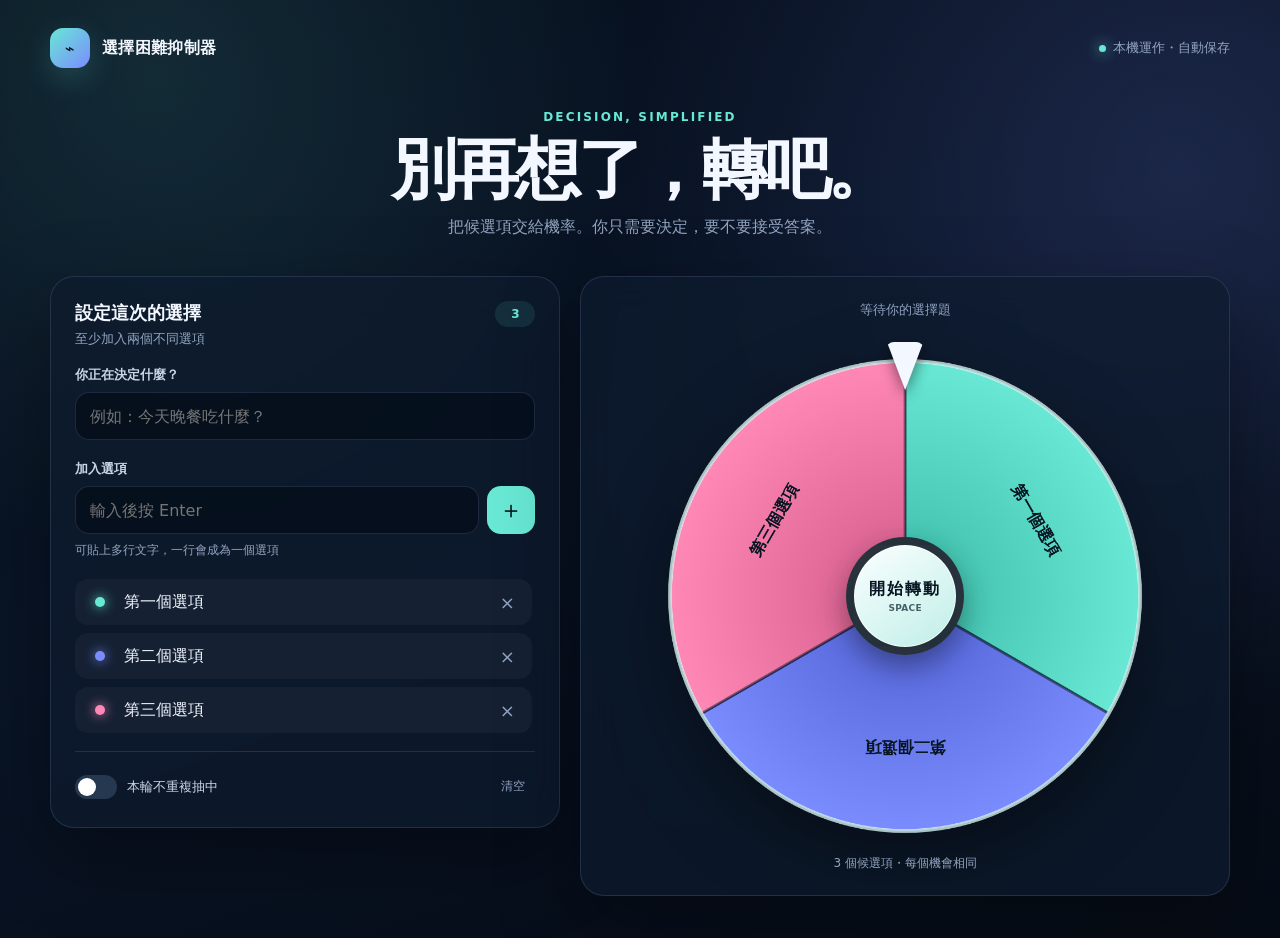
==== index1.html @ 1fb58716 "Add files via upload" ====
<!doctype html>
<html lang="zh-Hant">
<head>
  <meta charset="utf-8">
  <meta name="viewport" content="width=device-width, initial-scale=1">
  <meta name="theme-color" content="#08111f">
  <title>選擇困難抑制器</title>
  <style>
    :root {
      color-scheme: dark;
      --bg: #07101e;
      --panel: rgba(14, 27, 47, .74);
      --panel-strong: #101f35;
      --line: rgba(166, 199, 255, .14);
      --text: #f3f7ff;
      --muted: #92a4bf;
      --accent: #68e8d5;
      --accent-2: #7b8cff;
      --danger: #ff7692;
      --radius: 24px;
      --shadow: 0 28px 80px rgba(0, 0, 0, .35);
    }
    * { box-sizing: border-box; }
    html { min-width: 320px; background: var(--bg); }
    body {
      margin: 0;
      min-height: 100vh;
      color: var(--text);
      font-family: Inter, "Noto Sans TC", "Microsoft JhengHei", system-ui, sans-serif;
      background:
        radial-gradient(circle at 12% 8%, rgba(104, 232, 213, .12), transparent 30rem),
        radial-gradient(circle at 92% 18%, rgba(123, 140, 255, .16), transparent 34rem),
        linear-gradient(160deg, #07101e 0%, #091426 48%, #060c16 100%);
      overflow-x: hidden;
    }
    body::before {
      content: "";
      position: fixed;
      inset: 0;
      pointer-events: none;
      opacity: .18;
      background-image: linear-gradient(rgba(255,255,255,.025) 1px, transparent 1px), linear-gradient(90deg, rgba(255,255,255,.025) 1px, transparent 1px);
      background-size: 38px 38px;
      mask-image: linear-gradient(to bottom, black, transparent 80%);
    }
    button, input, textarea { font: inherit; }
    button { color: inherit; }
    .app { width: min(1180px, calc(100% - 32px)); margin: 0 auto; padding: 28px 0 42px; position: relative; }
    header { display: flex; align-items: center; justify-content: space-between; gap: 16px; margin-bottom: 28px; }
    .brand { display: flex; align-items: center; gap: 12px; font-weight: 800; letter-spacing: .02em; }
    .brand-mark { width: 40px; height: 40px; border-radius: 13px; display: grid; place-items: center; background: linear-gradient(135deg, var(--accent), var(--accent-2)); box-shadow: 0 10px 30px rgba(104,232,213,.2); color: #06111d; }
    .privacy { display: flex; align-items: center; gap: 7px; color: var(--muted); font-size: 13px; }
    .privacy::before { content: ""; width: 7px; height: 7px; border-radius: 50%; background: var(--accent); box-shadow: 0 0 14px var(--accent); }
    .hero { max-width: 760px; margin: 42px auto 34px; text-align: center; }
    .eyebrow { color: var(--accent); font-size: 12px; font-weight: 800; letter-spacing: .18em; text-transform: uppercase; }
    h1 { margin: 12px 0 10px; font-size: clamp(36px, 6vw, 66px); line-height: 1.02; letter-spacing: -.055em; }
    .hero p { margin: 0; color: var(--muted); font-size: 16px; line-height: 1.8; }
    .grid { display: grid; grid-template-columns: minmax(300px, .88fr) minmax(430px, 1.12fr); gap: 20px; align-items: start; }
    .panel { border: 1px solid var(--line); border-radius: var(--radius); background: var(--panel); box-shadow: var(--shadow); backdrop-filter: blur(20px); }
    .setup { padding: 24px; }
    .panel-head { display: flex; justify-content: space-between; gap: 16px; align-items: flex-start; margin-bottom: 18px; }
    .panel-head h2 { font-size: 18px; margin: 0 0 5px; }
    .panel-head p { margin: 0; color: var(--muted); font-size: 13px; }
    .count { min-width: 40px; height: 26px; border-radius: 999px; display: grid; place-items: center; background: rgba(104,232,213,.1); color: var(--accent); font-weight: 800; font-size: 12px; }
    label.field-label { display: block; margin: 0 0 8px; color: #c8d4e7; font-size: 13px; font-weight: 700; }
    .text-input, textarea {
      width: 100%; border: 1px solid var(--line); border-radius: 14px; background: rgba(4, 12, 24, .65); color: var(--text); outline: none; transition: .2s; resize: vertical;
    }
    .text-input { height: 48px; padding: 0 14px; }
    textarea { min-height: 96px; padding: 13px 14px; line-height: 1.6; }
    .text-input:focus, textarea:focus { border-color: rgba(104,232,213,.65); box-shadow: 0 0 0 4px rgba(104,232,213,.08); }
    .field { margin-bottom: 20px; }
    .add-row { display: grid; grid-template-columns: 1fr auto; gap: 8px; }
    .icon-btn, .secondary, .primary, .ghost { border: 0; cursor: pointer; transition: transform .18s, background .18s, opacity .18s, border-color .18s; }
    .icon-btn:hover, .secondary:hover, .primary:hover, .ghost:hover { transform: translateY(-1px); }
    .icon-btn { width: 48px; height: 48px; border-radius: 14px; background: var(--accent); color: #04151a; font-size: 24px; font-weight: 500; }
    .hint { color: var(--muted); font-size: 12px; margin: 8px 0 0; }
    .options { display: grid; gap: 8px; max-height: 278px; overflow: auto; padding-right: 3px; }
    .option { display: grid; grid-template-columns: 28px 1fr 34px; gap: 8px; align-items: center; min-height: 46px; padding: 6px 6px 6px 10px; border: 1px solid transparent; border-radius: 13px; background: rgba(255,255,255,.035); }
    .option.used { opacity: .42; }
    .dot { width: 10px; height: 10px; border-radius: 50%; justify-self: center; box-shadow: 0 0 12px currentColor; }
    .option input { width: 100%; color: var(--text); background: transparent; border: 0; outline: 0; min-width: 0; }
    .remove { width: 32px; height: 32px; border: 0; border-radius: 9px; background: transparent; color: var(--muted); cursor: pointer; font-size: 18px; }
    .remove:hover { color: var(--danger); background: rgba(255,118,146,.1); }
    .empty { padding: 24px 14px; border: 1px dashed var(--line); border-radius: 14px; color: var(--muted); text-align: center; font-size: 13px; }
    .settings { border-top: 1px solid var(--line); margin-top: 18px; padding-top: 18px; display: flex; justify-content: space-between; align-items: center; gap: 10px; }
    .switch-label { display: flex; gap: 10px; align-items: center; cursor: pointer; font-size: 13px; color: #cbd7e8; }
    .switch-label input { position: absolute; opacity: 0; }
    .switch { width: 42px; height: 24px; border-radius: 999px; padding: 3px; background: #263750; transition: .2s; }
    .switch::after { content: ""; display: block; width: 18px; height: 18px; border-radius: 50%; background: white; transition: .2s; }
    .switch-label input:checked + .switch { background: var(--accent); }
    .switch-label input:checked + .switch::after { transform: translateX(18px); background: #07131c; }
    .ghost { padding: 8px 10px; border-radius: 10px; background: transparent; color: var(--muted); font-size: 12px; }
    .ghost:hover { background: rgba(255,255,255,.06); color: var(--text); }
    .wheel-panel { padding: 24px; min-height: 620px; display: grid; place-items: center; position: sticky; top: 20px; overflow: hidden; }
    .topic { position: absolute; top: 24px; left: 24px; right: 24px; text-align: center; color: var(--muted); font-size: 13px; white-space: nowrap; overflow: hidden; text-overflow: ellipsis; }
    .topic strong { color: var(--text); font-weight: 700; }
    .wheel-wrap { width: min(500px, 100%); aspect-ratio: 1; position: relative; margin-top: 20px; filter: drop-shadow(0 28px 38px rgba(0,0,0,.4)); }
    canvas { width: 100%; height: 100%; display: block; }
    .pointer { position: absolute; z-index: 3; left: 50%; top: -4px; transform: translateX(-50%); width: 38px; height: 48px; filter: drop-shadow(0 6px 7px rgba(0,0,0,.45)); }
    .pointer::before { content: ""; position: absolute; inset: 0; background: var(--text); clip-path: polygon(50% 100%, 2% 0, 98% 0); border-radius: 8px; }
    .spin { position: absolute; z-index: 2; inset: 50% auto auto 50%; transform: translate(-50%, -50%); width: 118px; height: 118px; border-radius: 50%; border: 8px solid rgba(4,13,24,.84); background: linear-gradient(145deg, #fbffff, #bfeee8); color: #071522; font-weight: 900; letter-spacing: .12em; cursor: pointer; box-shadow: 0 12px 28px rgba(0,0,0,.35), inset 0 0 0 1px rgba(255,255,255,.8); transition: transform .2s, opacity .2s; }
    .spin:hover:not(:disabled) { transform: translate(-50%, -50%) scale(1.045); }
    .spin:active:not(:disabled) { transform: translate(-50%, -50%) scale(.98); }
    .spin:disabled { cursor: not-allowed; opacity: .58; }
    .spin small { display: block; margin-top: 3px; font-size: 9px; letter-spacing: .03em; color: #46606a; }
    .wheel-help { position: absolute; bottom: 23px; color: var(--muted); font-size: 12px; }
    .history-panel { margin-top: 20px; padding: 20px 24px; }
    .history-head { display: flex; justify-content: space-between; align-items: center; gap: 12px; }
    .history-head h2 { margin: 0; font-size: 16px; }
    .history-list { display: flex; flex-wrap: wrap; gap: 8px; margin-top: 14px; }
    .history-item { display: flex; align-items: center; gap: 8px; padding: 8px 11px; border-radius: 999px; background: rgba(255,255,255,.045); color: #d6e1ef; font-size: 12px; }
    .history-item time { color: var(--muted); }
    .result-backdrop { position: fixed; z-index: 20; inset: 0; display: grid; place-items: center; padding: 20px; background: rgba(1,6,13,.72); backdrop-filter: blur(16px); opacity: 0; visibility: hidden; transition: .25s; }
    .result-backdrop.show { opacity: 1; visibility: visible; }
    .result-card { width: min(460px, 100%); padding: 34px; border: 1px solid rgba(104,232,213,.26); border-radius: 28px; text-align: center; background: linear-gradient(160deg, #142842, #0a1728); box-shadow: 0 30px 90px rgba(0,0,0,.6); transform: translateY(16px) scale(.96); transition: .3s; }
    .show .result-card { transform: none; }
    .result-icon { width: 58px; height: 58px; margin: 0 auto 18px; display: grid; place-items: center; border-radius: 18px; background: rgba(104,232,213,.12); color: var(--accent); font-size: 28px; }
    .result-card p { margin: 0 0 8px; color: var(--muted); font-size: 13px; }
    .result-card h2 { margin: 0; font-size: clamp(28px, 7vw, 44px); line-height: 1.2; overflow-wrap: anywhere; }
    .result-actions { display: grid; grid-template-columns: 1fr 1.3fr; gap: 10px; margin-top: 28px; }
    .secondary, .primary { min-height: 48px; border-radius: 14px; font-weight: 800; }
    .secondary { background: rgba(255,255,255,.07); border: 1px solid var(--line); }
    .primary { background: linear-gradient(135deg, var(--accent), #8cf0ba); color: #06151a; }
    .toast { position: fixed; z-index: 30; left: 50%; bottom: 28px; transform: translate(-50%, 16px); padding: 11px 16px; border-radius: 12px; background: #eefdfb; color: #0a1b26; font-size: 13px; font-weight: 700; box-shadow: 0 15px 40px rgba(0,0,0,.35); opacity: 0; pointer-events: none; transition: .2s; }
    .toast.show { opacity: 1; transform: translate(-50%, 0); }
    .confetti { position: fixed; z-index: 25; width: 8px; height: 13px; border-radius: 2px; pointer-events: none; animation: fall 1.8s ease-in forwards; }
    @keyframes fall { to { transform: translate(var(--drift), 105vh) rotate(720deg); opacity: .2; } }
    @media (max-width: 860px) {
      .app { width: min(100% - 20px, 640px); padding-top: 18px; }
      header { margin-bottom: 10px; }
      .hero { margin: 30px auto 24px; }
      .grid { grid-template-columns: 1fr; }
      .wheel-panel { min-height: auto; padding: 54px 18px 52px; position: relative; top: auto; }
      .wheel-wrap { max-width: 480px; }
    }
    @media (max-width: 480px) {
      .privacy span { display: none; }
      .hero p { font-size: 14px; }
      .setup { padding: 18px; }
      .wheel-panel { padding-inline: 8px; }
      .spin { width: 92px; height: 92px; border-width: 6px; font-size: 13px; }
      .result-actions { grid-template-columns: 1fr; }
      .settings { align-items: flex-start; }
    }
    @media (prefers-reduced-motion: reduce) {
      *, *::before, *::after { scroll-behavior: auto !important; animation-duration: .01ms !important; animation-iteration-count: 1 !important; transition-duration: .01ms !important; }
    }
  </style>
</head>
<body>
  <main class="app">
    <header>
      <div class="brand"><span class="brand-mark" aria-hidden="true">⌁</span><span>選擇困難抑制器</span></div>
      <div class="privacy"><span>本機運作・自動保存</span></div>
    </header>

    <section class="hero">
      <div class="eyebrow">DECISION, SIMPLIFIED</div>
      <h1>別再想了，轉吧。</h1>
      <p>把候選項交給機率。你只需要決定，要不要接受答案。</p>
    </section>

    <section class="grid">
      <div class="panel setup">
        <div class="panel-head">
          <div><h2>設定這次的選擇</h2><p>至少加入兩個不同選項</p></div>
          <span class="count" id="optionCount">0</span>
        </div>

        <div class="field">
          <label class="field-label" for="topicInput">你正在決定什麼？</label>
          <input class="text-input" id="topicInput" maxlength="80" placeholder="例如：今天晚餐吃什麼？" autocomplete="off">
        </div>

        <div class="field">
          <label class="field-label" for="optionInput">加入選項</label>
          <div class="add-row">
            <input class="text-input" id="optionInput" maxlength="60" placeholder="輸入後按 Enter" autocomplete="off">
            <button class="icon-btn" id="addButton" type="button" aria-label="加入選項">＋</button>
          </div>
          <p class="hint">可貼上多行文字，一行會成為一個選項</p>
        </div>

        <div class="options" id="optionList" aria-live="polite"></div>

        <div class="settings">
          <label class="switch-label">
            <input id="noRepeat" type="checkbox">
            <span class="switch" aria-hidden="true"></span>
            <span>本輪不重複抽中</span>
          </label>
          <button class="ghost" id="resetUsed" type="button" hidden>恢復全部</button>
          <button class="ghost" id="clearAll" type="button">清空</button>
        </div>
      </div>

      <div class="panel wheel-panel">
        <div class="topic" id="topicDisplay">等待你的選擇題</div>
        <div class="wheel-wrap">
          <div class="pointer" aria-hidden="true"></div>
          <canvas id="wheel" width="900" height="900" aria-label="選項輪盤"></canvas>
          <button class="spin" id="spinButton" type="button" disabled>開始轉動<small>SPACE</small></button>
        </div>
        <div class="wheel-help" id="wheelHelp">加入至少 2 個選項即可開始</div>
      </div>
    </section>

    <section class="panel history-panel" id="historyPanel" hidden>
      <div class="history-head"><h2>最近結果</h2><button class="ghost" id="clearHistory" type="button">清除紀錄</button></div>
      <div class="history-list" id="historyList"></div>
    </section>
  </main>

  <div class="result-backdrop" id="resultModal" role="dialog" aria-modal="true" aria-labelledby="resultTitle">
    <div class="result-card">
      <div class="result-icon" aria-hidden="true">✦</div>
      <p id="resultTopic">命運替你選了</p>
      <h2 id="resultTitle"></h2>
      <div class="result-actions">
        <button class="secondary" id="closeResult" type="button">接受結果</button>
        <button class="primary" id="spinAgain" type="button">再轉一次</button>
      </div>
    </div>
  </div>
  <div class="toast" id="toast" role="status"></div>

  <script>
    (() => {
      'use strict';
      const COLORS = ['#68e8d5','#7b8cff','#ff88b7','#ffbd69','#69b8ff','#9fe870','#cf8cff','#ff7d72','#48d7ff','#ffd85c'];
      const DEFAULTS = ['第一個選項', '第二個選項', '第三個選項'];
      const $ = id => document.getElementById(id);
      const els = {
        topic: $('topicInput'), option: $('optionInput'), add: $('addButton'), list: $('optionList'), count: $('optionCount'),
        noRepeat: $('noRepeat'), resetUsed: $('resetUsed'), clearAll: $('clearAll'), canvas: $('wheel'), spin: $('spinButton'),
        help: $('wheelHelp'), topicDisplay: $('topicDisplay'), modal: $('resultModal'), resultTitle: $('resultTitle'),
        resultTopic: $('resultTopic'), closeResult: $('closeResult'), spinAgain: $('spinAgain'), toast: $('toast'),
        historyPanel: $('historyPanel'), historyList: $('historyList'), clearHistory: $('clearHistory')
      };
      const ctx = els.canvas.getContext('2d');
      let state = load();
      let rotation = 0;
      let spinning = false;
      let animationId = 0;
      let toastTimer = 0;

      function uid() { return `${Date.now().toString(36)}${Math.random().toString(36).slice(2,7)}`; }
      function fresh() { return { topic: '', options: DEFAULTS.map(text => ({ id: uid(), text, used: false })), noRepeat: false, history: [] }; }
      function load() {
        try {
          const value = JSON.parse(localStorage.getItem('choice-decider-v1'));
          if (value && Array.isArray(value.options)) return { topic: value.topic || '', options: value.options, noRepeat: !!value.noRepeat, history: Array.isArray(value.history) ? value.history.slice(0, 12) : [] };
        } catch (_) {}
        return fresh();
      }
      function save() { localStorage.setItem('choice-decider-v1', JSON.stringify(state)); }
      function cleanText(value) { return value.replace(/\s+/g, ' ').trim().slice(0, 60); }
      function activeOptions() { return state.options.filter(o => o.text.trim() && (!state.noRepeat || !o.used)); }
      function distinctCount(options = activeOptions()) { return new Set(options.map(o => o.text.trim().toLocaleLowerCase())).size; }

      function render() {
        els.topic.value = state.topic;
        els.noRepeat.checked = state.noRepeat;
        els.count.textContent = state.options.length;
        els.topicDisplay.innerHTML = state.topic ? `正在決定：<strong>${escapeHtml(state.topic)}</strong>` : '等待你的選擇題';
        els.list.innerHTML = '';
        if (!state.options.length) {
          els.list.innerHTML = '<div class="empty">還沒有選項，先把腦中的候選答案放進來。</div>';
        } else {
          state.options.forEach((option, index) => {
            const row = document.createElement('div');
            row.className = `option${option.used ? ' used' : ''}`;
            row.innerHTML = `<span class="dot" style="color:${COLORS[index % COLORS.length]};background:currentColor"></span><input aria-label="選項 ${index + 1}" maxlength="60"><button class="remove" type="button" aria-label="刪除 ${escapeHtml(option.text)}">×</button>`;
            const input = row.querySelector('input');
            input.value = option.text;
            input.addEventListener('input', e => { option.text = e.target.value; save(); draw(); updateAvailability(); });
            input.addEventListener('blur', e => { option.text = cleanText(e.target.value); render(); save(); });
            row.querySelector('.remove').addEventListener('click', () => removeOption(option.id));
            els.list.appendChild(row);
          });
        }
        const usedCount = state.options.filter(o => o.used).length;
        els.resetUsed.hidden = !state.noRepeat || usedCount === 0;
        els.clearAll.hidden = state.options.length === 0;
        renderHistory();
        updateAvailability();
        draw();
      }

      function addOptions(raw) {
        const values = raw.split(/\r?\n/).map(cleanText).filter(Boolean);
        if (!values.length) return;
        const existing = new Set(state.options.map(o => o.text.toLocaleLowerCase()));
        let added = 0;
        for (const text of values) {
          if (!existing.has(text.toLocaleLowerCase())) {
            state.options.push({ id: uid(), text, used: false });
            existing.add(text.toLocaleLowerCase());
            added++;
          }
        }
        els.option.value = '';
        if (!added) showToast('相同的選項已經存在');
        else if (values.length > 1) showToast(`已加入 ${added} 個選項`);
        save(); render();
      }
      function removeOption(id) { state.options = state.options.filter(o => o.id !== id); save(); render(); }
      function escapeHtml(text) { const div = document.createElement('div'); div.textContent = text; return div.innerHTML; }

      function updateAvailability() {
        const active = activeOptions();
        const hasValidPool = state.noRepeat
          ? distinctCount(state.options.filter(o => o.text.trim())) >= 2 && active.length >= 1
          : distinctCount(active) >= 2;
        const canSpin = hasValidPool && !spinning;
        els.spin.disabled = !canSpin;
        if (spinning) els.help.textContent = '正在替你排除猶豫…';
        else if (state.noRepeat && active.length < 2 && state.options.length >= 2) els.help.textContent = '本輪已抽完，點「恢復全部」重新開始';
        else if (distinctCount(active) < 2) els.help.textContent = '加入至少 2 個不同選項即可開始';
        else els.help.textContent = `${active.length} 個候選項・每個機會相同`;
      }

      function draw() {
        const options = activeOptions();
        const { width: w, height: h } = els.canvas;
        const cx = w / 2, cy = h / 2, radius = w * .47;
        ctx.clearRect(0, 0, w, h);
        ctx.save(); ctx.translate(cx, cy);
        if (!options.length) {
          ctx.beginPath(); ctx.arc(0, 0, radius, 0, Math.PI * 2); ctx.fillStyle = '#14243a'; ctx.fill();
          ctx.strokeStyle = 'rgba(255,255,255,.09)'; ctx.lineWidth = 4; ctx.stroke();
          ctx.fillStyle = '#7387a4'; ctx.font = '600 27px Microsoft JhengHei, sans-serif'; ctx.textAlign = 'center'; ctx.fillText('等待選項', 0, -150);
          ctx.restore(); return;
        }
        const slice = Math.PI * 2 / options.length;
        options.forEach((option, i) => {
          const start = rotation + i * slice - Math.PI / 2;
          ctx.beginPath(); ctx.moveTo(0,0); ctx.arc(0,0,radius,start,start+slice); ctx.closePath();
          const grad = ctx.createRadialGradient(0,0,40,0,0,radius);
          grad.addColorStop(0, shade(COLORS[i % COLORS.length], -.16)); grad.addColorStop(1, COLORS[i % COLORS.length]);
          ctx.fillStyle = grad; ctx.fill(); ctx.strokeStyle = 'rgba(5,15,27,.46)'; ctx.lineWidth = 5; ctx.stroke();
          ctx.save(); ctx.rotate(start + slice / 2); ctx.translate(radius * .64, 0); ctx.rotate(Math.PI / 2);
          const maxChars = options.length > 10 ? 8 : options.length > 6 ? 11 : 15;
          let text = option.text.length > maxChars ? option.text.slice(0, maxChars - 1) + '…' : option.text;
          ctx.fillStyle = '#071521'; ctx.font = `800 ${options.length > 10 ? 20 : options.length > 6 ? 24 : 29}px Microsoft JhengHei, sans-serif`;
          ctx.textAlign = 'center'; ctx.textBaseline = 'middle'; ctx.fillText(text, 0, 0, radius * .5);
          ctx.restore();
        });
        ctx.beginPath(); ctx.arc(0,0,radius,0,Math.PI*2); ctx.strokeStyle = 'rgba(225,255,251,.75)'; ctx.lineWidth = 7; ctx.stroke();
        ctx.restore();
      }
      function shade(hex, amount) {
        const n = parseInt(hex.slice(1),16), clamp = v => Math.max(0,Math.min(255,v));
        const r = clamp((n>>16) + 255*amount), g = clamp(((n>>8)&255) + 255*amount), b = clamp((n&255) + 255*amount);
        return `rgb(${r},${g},${b})`;
      }
      function easeOutQuart(t) { return 1 - Math.pow(1 - t, 4); }

      function spin() {
        const available = activeOptions();
        const hasValidPool = state.noRepeat
          ? distinctCount(state.options.filter(o => o.text.trim())) >= 2 && available.length >= 1
          : distinctCount(available) >= 2;
        if (spinning || !hasValidPool) return;
        closeModal();
        const options = available;
        const selectedIndex = Math.floor(Math.random() * options.length);
        const slice = Math.PI * 2 / options.length;
        const desired = -(selectedIndex + .5) * slice;
        const currentNorm = ((rotation % (Math.PI*2)) + Math.PI*2) % (Math.PI*2);
        const desiredNorm = ((desired % (Math.PI*2)) + Math.PI*2) % (Math.PI*2);
        const extra = ((desiredNorm - currentNorm + Math.PI*2) % (Math.PI*2)) + Math.PI*2 * (5 + Math.floor(Math.random()*3));
        const startRotation = rotation, endRotation = rotation + extra;
        const reduce = matchMedia('(prefers-reduced-motion: reduce)').matches;
        const duration = reduce ? 120 : 4400;
        const start = performance.now();
        spinning = true; updateAvailability();
        function frame(now) {
          const t = Math.min(1, (now-start)/duration);
          rotation = startRotation + (endRotation-startRotation) * easeOutQuart(t);
          draw();
          if (t < 1) animationId = requestAnimationFrame(frame);
          else finishSpin(options[selectedIndex]);
        }
        animationId = requestAnimationFrame(frame);
      }
      function finishSpin(selected) {
        spinning = false;
        if (state.noRepeat) {
          const original = state.options.find(o => o.id === selected.id);
          if (original) original.used = true;
        }
        state.history.unshift({ text: selected.text, topic: state.topic, time: Date.now() });
        state.history = state.history.slice(0, 12);
        save(); render();
        els.resultTitle.textContent = selected.text;
        els.resultTopic.textContent = state.topic || '命運替你選了';
        els.modal.classList.add('show');
        els.closeResult.focus();
        celebrate();
      }
      function closeModal() { els.modal.classList.remove('show'); }
      function renderHistory() {
        els.historyPanel.hidden = !state.history.length;
        els.historyList.innerHTML = state.history.map(item => `<div class="history-item"><span>${escapeHtml(item.text)}</span><time>${formatTime(item.time)}</time></div>`).join('');
      }
      function formatTime(timestamp) { return new Date(timestamp).toLocaleTimeString('zh-TW', { hour:'2-digit', minute:'2-digit' }); }
      function showToast(message) { clearTimeout(toastTimer); els.toast.textContent = message; els.toast.classList.add('show'); toastTimer = setTimeout(() => els.toast.classList.remove('show'), 1800); }
      function celebrate() {
        if (matchMedia('(prefers-reduced-motion: reduce)').matches) return;
        for (let i=0;i<30;i++) {
          const bit = document.createElement('i'); bit.className = 'confetti';
          bit.style.left = `${35 + Math.random()*30}%`; bit.style.top = `${8 + Math.random()*12}%`;
          bit.style.background = COLORS[i % COLORS.length]; bit.style.setProperty('--drift', `${(Math.random()-.5)*400}px`);
          bit.style.animationDelay = `${Math.random()*.35}s`; document.body.appendChild(bit); setTimeout(()=>bit.remove(),2300);
        }
      }

      els.add.addEventListener('click', () => addOptions(els.option.value));
      els.option.addEventListener('keydown', e => { if (e.key === 'Enter' && !e.shiftKey) { e.preventDefault(); addOptions(els.option.value); } });
      els.option.addEventListener('paste', e => { const text = e.clipboardData.getData('text'); if (/\r?\n/.test(text)) { e.preventDefault(); addOptions(text); } });
      els.topic.addEventListener('input', e => { state.topic = e.target.value.slice(0,80); save(); els.topicDisplay.innerHTML = state.topic ? `正在決定：<strong>${escapeHtml(state.topic)}</strong>` : '等待你的選擇題'; });
      els.noRepeat.addEventListener('change', e => { state.noRepeat = e.target.checked; if (!state.noRepeat) state.options.forEach(o => o.used=false); save(); render(); });
      els.resetUsed.addEventListener('click', () => { state.options.forEach(o=>o.used=false); save(); render(); showToast('所有選項已恢復'); });
      els.clearAll.addEventListener('click', () => { if (!state.options.length || confirm('要清除所有選項嗎？')) { state.options=[]; save(); render(); els.option.focus(); } });
      els.clearHistory.addEventListener('click', () => { state.history=[]; save(); renderHistory(); });
      els.spin.addEventListener('click', spin);
      els.closeResult.addEventListener('click', closeModal);
      els.spinAgain.addEventListener('click', () => { closeModal(); setTimeout(spin, 180); });
      els.modal.addEventListener('click', e => { if (e.target === els.modal) closeModal(); });
      document.addEventListener('keydown', e => {
        if (e.key === 'Escape') closeModal();
        if (e.code === 'Space' && !['INPUT','TEXTAREA','BUTTON'].includes(document.activeElement.tagName)) { e.preventDefault(); spin(); }
      });
      window.addEventListener('resize', draw);
      render();
    })();
  </script>
</body>
</html>
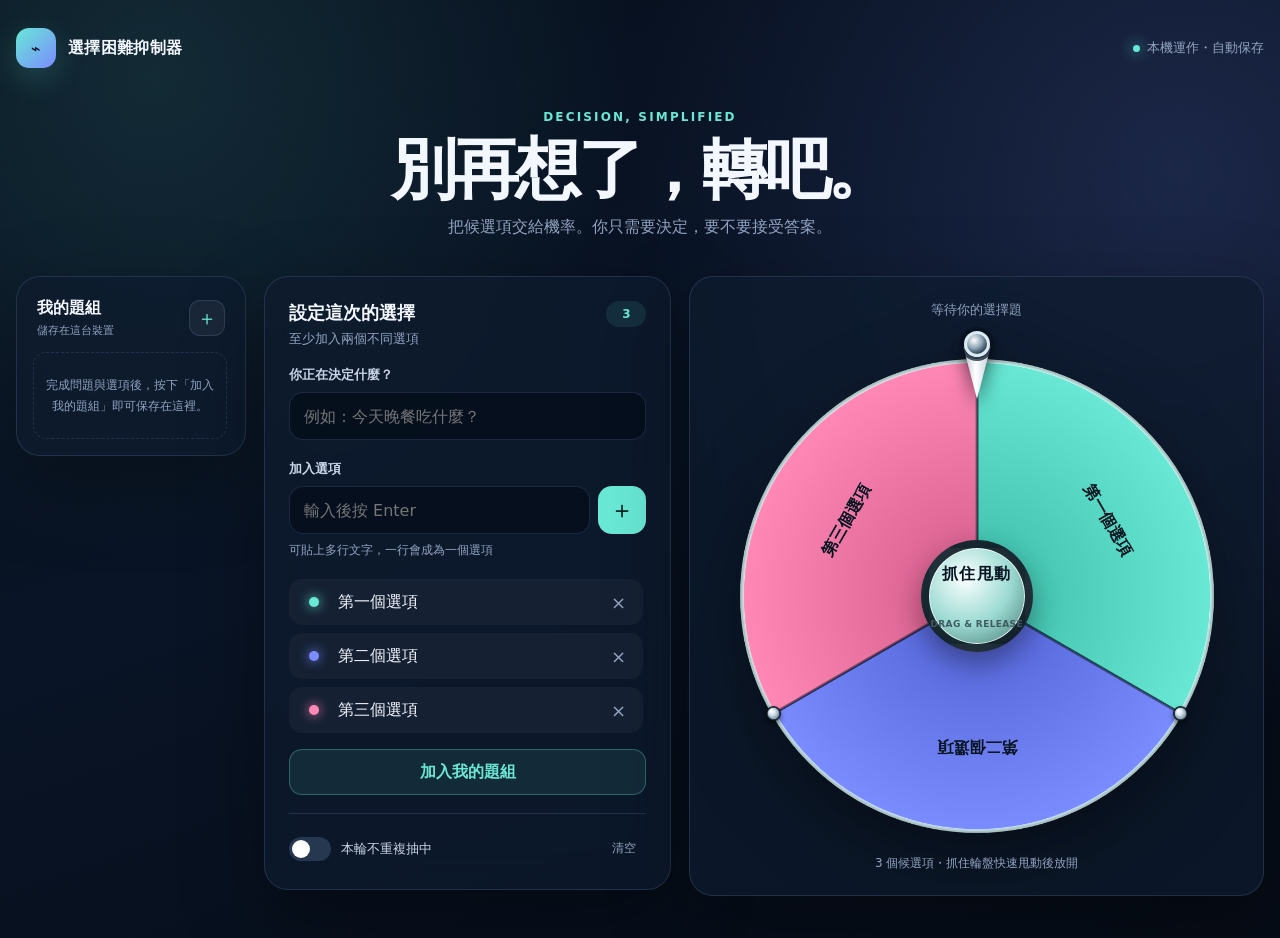
==== commit 7fb3437e: "Add files via upload" ====
--- a/index1.html
+++ b/index1.html
@@ -45,7 +45,7 @@
     }
     button, input, textarea { font: inherit; }
     button { color: inherit; }
-    .app { width: min(1180px, calc(100% - 32px)); margin: 0 auto; padding: 28px 0 42px; position: relative; }
+    .app { width: min(1380px, calc(100% - 32px)); margin: 0 auto; padding: 28px 0 42px; position: relative; }
     header { display: flex; align-items: center; justify-content: space-between; gap: 16px; margin-bottom: 28px; }
     .brand { display: flex; align-items: center; gap: 12px; font-weight: 800; letter-spacing: .02em; }
     .brand-mark { width: 40px; height: 40px; border-radius: 13px; display: grid; place-items: center; background: linear-gradient(135deg, var(--accent), var(--accent-2)); box-shadow: 0 10px 30px rgba(104,232,213,.2); color: #06111d; }
@@ -55,9 +55,26 @@
     .eyebrow { color: var(--accent); font-size: 12px; font-weight: 800; letter-spacing: .18em; text-transform: uppercase; }
     h1 { margin: 12px 0 10px; font-size: clamp(36px, 6vw, 66px); line-height: 1.02; letter-spacing: -.055em; }
     .hero p { margin: 0; color: var(--muted); font-size: 16px; line-height: 1.8; }
-    .grid { display: grid; grid-template-columns: minmax(300px, .88fr) minmax(430px, 1.12fr); gap: 20px; align-items: start; }
-    .panel { border: 1px solid var(--line); border-radius: var(--radius); background: var(--panel); box-shadow: var(--shadow); backdrop-filter: blur(20px); }
+    .grid { display: grid; grid-template-columns: 230px minmax(300px, .78fr) minmax(430px, 1.1fr); gap: 18px; align-items: start; }
+    .panel { min-width: 0; border: 1px solid var(--line); border-radius: var(--radius); background: var(--panel); box-shadow: var(--shadow); backdrop-filter: blur(20px); }
     .setup { padding: 24px; }
+    .presets { padding: 16px; position: sticky; top: 20px; max-height: calc(100vh - 40px); display: flex; flex-direction: column; }
+    .presets-head { display: flex; justify-content: space-between; align-items: center; gap: 10px; padding: 5px 4px 14px; }
+    .presets-head h2 { margin: 0; font-size: 16px; }
+    .presets-head p { margin: 4px 0 0; color: var(--muted); font-size: 11px; }
+    .new-preset { width: 36px; height: 36px; flex: none; border: 1px solid var(--line); border-radius: 11px; background: rgba(255,255,255,.055); color: var(--accent); cursor: pointer; font-size: 20px; }
+    .preset-list { min-width: 0; max-width: 100%; display: grid; gap: 8px; overflow: auto; padding-right: 2px; }
+    .preset-card { display: grid; grid-template-columns: 1fr 30px; align-items: center; gap: 3px; border: 1px solid transparent; border-radius: 14px; background: rgba(255,255,255,.035); transition: .18s; }
+    .preset-card:hover { background: rgba(255,255,255,.06); }
+    .preset-card.active { border-color: rgba(104,232,213,.42); background: linear-gradient(120deg,rgba(104,232,213,.12),rgba(123,140,255,.08)); }
+    .preset-main { min-width: 0; padding: 12px 4px 12px 12px; text-align: left; border: 0; background: transparent; color: inherit; cursor: pointer; }
+    .preset-name { display: block; overflow: hidden; text-overflow: ellipsis; white-space: nowrap; font-size: 13px; font-weight: 800; }
+    .preset-meta { display: block; margin-top: 4px; color: var(--muted); font-size: 10px; }
+    .delete-preset { width: 28px; height: 28px; border: 0; border-radius: 8px; background: transparent; color: #667b97; cursor: pointer; font-size: 16px; }
+    .delete-preset:hover { color: var(--danger); background: rgba(255,118,146,.1); }
+    .preset-empty { padding: 22px 10px; border: 1px dashed var(--line); border-radius: 13px; color: var(--muted); font-size: 12px; line-height: 1.7; text-align: center; }
+    .save-preset { width: 100%; min-height: 46px; margin-top: 16px; border: 1px solid rgba(104,232,213,.32); border-radius: 13px; background: rgba(104,232,213,.09); color: var(--accent); font-weight: 800; cursor: pointer; }
+    .save-preset.saved { color: #b8c7d9; border-color: var(--line); background: rgba(255,255,255,.035); }
     .panel-head { display: flex; justify-content: space-between; gap: 16px; align-items: flex-start; margin-bottom: 18px; }
     .panel-head h2 { font-size: 18px; margin: 0 0 5px; }
     .panel-head p { margin: 0; color: var(--muted); font-size: 13px; }
@@ -95,15 +112,16 @@
     .wheel-panel { padding: 24px; min-height: 620px; display: grid; place-items: center; position: sticky; top: 20px; overflow: hidden; }
     .topic { position: absolute; top: 24px; left: 24px; right: 24px; text-align: center; color: var(--muted); font-size: 13px; white-space: nowrap; overflow: hidden; text-overflow: ellipsis; }
     .topic strong { color: var(--text); font-weight: 700; }
-    .wheel-wrap { width: min(500px, 100%); aspect-ratio: 1; position: relative; margin-top: 20px; filter: drop-shadow(0 28px 38px rgba(0,0,0,.4)); }
+    .wheel-wrap { width: min(500px, 100%); aspect-ratio: 1; position: relative; margin-top: 20px; filter: drop-shadow(0 28px 38px rgba(0,0,0,.4)); cursor: grab; touch-action: none; user-select: none; }
+    .wheel-wrap.dragging { cursor: grabbing; filter: drop-shadow(0 34px 44px rgba(0,0,0,.5)); }
+    .wheel-wrap.disabled { cursor: not-allowed; opacity: .58; }
     canvas { width: 100%; height: 100%; display: block; }
-    .pointer { position: absolute; z-index: 3; left: 50%; top: -4px; transform: translateX(-50%); width: 38px; height: 48px; filter: drop-shadow(0 6px 7px rgba(0,0,0,.45)); }
-    .pointer::before { content: ""; position: absolute; inset: 0; background: var(--text); clip-path: polygon(50% 100%, 2% 0, 98% 0); border-radius: 8px; }
-    .spin { position: absolute; z-index: 2; inset: 50% auto auto 50%; transform: translate(-50%, -50%); width: 118px; height: 118px; border-radius: 50%; border: 8px solid rgba(4,13,24,.84); background: linear-gradient(145deg, #fbffff, #bfeee8); color: #071522; font-weight: 900; letter-spacing: .12em; cursor: pointer; box-shadow: 0 12px 28px rgba(0,0,0,.35), inset 0 0 0 1px rgba(255,255,255,.8); transition: transform .2s, opacity .2s; }
-    .spin:hover:not(:disabled) { transform: translate(-50%, -50%) scale(1.045); }
-    .spin:active:not(:disabled) { transform: translate(-50%, -50%) scale(.98); }
-    .spin:disabled { cursor: not-allowed; opacity: .58; }
-    .spin small { display: block; margin-top: 3px; font-size: 9px; letter-spacing: .03em; color: #46606a; }
+    .pointer { --pointer-angle: 0deg; position: absolute; z-index: 4; left: 50%; top: -15px; transform: translateX(-50%) rotate(var(--pointer-angle)); transform-origin: 50% 10px; width: 46px; height: 68px; filter: drop-shadow(0 8px 9px rgba(0,0,0,.55)); will-change: transform; pointer-events: none; }
+    .pointer::before { content: ""; position: absolute; left: 8px; right: 8px; top: 11px; bottom: 0; background: linear-gradient(90deg, #a9bbc9, #ffffff 45%, #b8c9d4); clip-path: polygon(50% 100%, 4% 8%, 96% 8%); border-radius: 9px; }
+    .pointer::after { content: ""; position: absolute; left: 50%; top: 0; width: 20px; height: 20px; transform: translateX(-50%); border-radius: 50%; background: radial-gradient(circle at 36% 32%, #fff, #8ea5b6 42%, #33485c 72%); border: 3px solid #dcebf2; box-shadow: 0 2px 0 #263b50, 0 0 0 4px rgba(7,17,30,.7); }
+    .hub { position: absolute; z-index: 2; inset: 50% auto auto 50%; transform: translate(-50%, -50%); width: 112px; height: 112px; border-radius: 50%; border: 8px solid rgba(4,13,24,.84); background: radial-gradient(circle at 38% 32%, #faffff, #9bdad2 52%, #43736f 100%); color: #071522; box-shadow: 0 12px 28px rgba(0,0,0,.35), inset 0 0 0 1px rgba(255,255,255,.8); display: grid; place-items: center; text-align: center; font-weight: 900; letter-spacing: .1em; pointer-events: none; }
+    .hub small { display: block; margin-top: 3px; font-size: 9px; letter-spacing: .04em; color: #3f5b61; }
+    body.spinning .setup { pointer-events: none; opacity: .68; }
     .wheel-help { position: absolute; bottom: 23px; color: var(--muted); font-size: 12px; }
     .history-panel { margin-top: 20px; padding: 20px 24px; }
     .history-head { display: flex; justify-content: space-between; align-items: center; gap: 12px; }
@@ -126,11 +144,20 @@
     .toast.show { opacity: 1; transform: translate(-50%, 0); }
     .confetti { position: fixed; z-index: 25; width: 8px; height: 13px; border-radius: 2px; pointer-events: none; animation: fall 1.8s ease-in forwards; }
     @keyframes fall { to { transform: translate(var(--drift), 105vh) rotate(720deg); opacity: .2; } }
+    @media (max-width: 1120px) {
+      .app { width: min(100% - 24px, 900px); }
+      .grid { grid-template-columns: minmax(300px,.85fr) minmax(430px,1.15fr); }
+      .presets { grid-column: 1 / -1; position: static; max-height: none; }
+      .preset-list { display: flex; overflow-x: auto; padding-bottom: 2px; }
+      .preset-card { min-width: 190px; max-width: 240px; }
+      .preset-empty { width: 100%; }
+    }
     @media (max-width: 860px) {
       .app { width: min(100% - 20px, 640px); padding-top: 18px; }
       header { margin-bottom: 10px; }
       .hero { margin: 30px auto 24px; }
       .grid { grid-template-columns: 1fr; }
+      .presets { grid-column: auto; }
       .wheel-panel { min-height: auto; padding: 54px 18px 52px; position: relative; top: auto; }
       .wheel-wrap { max-width: 480px; }
     }
@@ -139,7 +166,7 @@
       .hero p { font-size: 14px; }
       .setup { padding: 18px; }
       .wheel-panel { padding-inline: 8px; }
-      .spin { width: 92px; height: 92px; border-width: 6px; font-size: 13px; }
+      .hub { width: 88px; height: 88px; border-width: 6px; font-size: 12px; }
       .result-actions { grid-template-columns: 1fr; }
       .settings { align-items: flex-start; }
     }
@@ -162,6 +189,14 @@
     </section>
 
     <section class="grid">
+      <aside class="panel presets" aria-label="我的題組">
+        <div class="presets-head">
+          <div><h2>我的題組</h2><p>儲存在這台裝置</p></div>
+          <button class="new-preset" id="newPreset" type="button" aria-label="建立新題組">＋</button>
+        </div>
+        <div class="preset-list" id="presetList"></div>
+      </aside>
+
       <div class="panel setup">
         <div class="panel-head">
           <div><h2>設定這次的選擇</h2><p>至少加入兩個不同選項</p></div>
@@ -183,6 +218,8 @@
         </div>
 
         <div class="options" id="optionList" aria-live="polite"></div>
+
+        <button class="save-preset" id="savePreset" type="button">加入我的題組</button>
 
         <div class="settings">
           <label class="switch-label">
@@ -197,10 +234,10 @@
 
       <div class="panel wheel-panel">
         <div class="topic" id="topicDisplay">等待你的選擇題</div>
-        <div class="wheel-wrap">
-          <div class="pointer" aria-hidden="true"></div>
+        <div class="wheel-wrap disabled" id="wheelWrap" role="application" tabindex="0" aria-label="拖曳選項輪盤後放開以轉動">
+          <div class="pointer" id="pointer" aria-hidden="true"></div>
           <canvas id="wheel" width="900" height="900" aria-label="選項輪盤"></canvas>
-          <button class="spin" id="spinButton" type="button" disabled>開始轉動<small>SPACE</small></button>
+          <div class="hub" aria-hidden="true">抓住甩動<small>DRAG & RELEASE</small></div>
         </div>
         <div class="wheel-help" id="wheelHelp">加入至少 2 個選項即可開始</div>
       </div>
@@ -219,7 +256,7 @@
       <h2 id="resultTitle"></h2>
       <div class="result-actions">
         <button class="secondary" id="closeResult" type="button">接受結果</button>
-        <button class="primary" id="spinAgain" type="button">再轉一次</button>
+        <button class="primary" id="spinAgain" type="button">不接受，再甩一次</button>
       </div>
     </div>
   </div>
@@ -233,10 +270,11 @@
       const $ = id => document.getElementById(id);
       const els = {
         topic: $('topicInput'), option: $('optionInput'), add: $('addButton'), list: $('optionList'), count: $('optionCount'),
-        noRepeat: $('noRepeat'), resetUsed: $('resetUsed'), clearAll: $('clearAll'), canvas: $('wheel'), spin: $('spinButton'),
+        noRepeat: $('noRepeat'), resetUsed: $('resetUsed'), clearAll: $('clearAll'), canvas: $('wheel'), wheelWrap: $('wheelWrap'), pointer: $('pointer'),
         help: $('wheelHelp'), topicDisplay: $('topicDisplay'), modal: $('resultModal'), resultTitle: $('resultTitle'),
         resultTopic: $('resultTopic'), closeResult: $('closeResult'), spinAgain: $('spinAgain'), toast: $('toast'),
-        historyPanel: $('historyPanel'), historyList: $('historyList'), clearHistory: $('clearHistory')
+        historyPanel: $('historyPanel'), historyList: $('historyList'), clearHistory: $('clearHistory'),
+        presetList: $('presetList'), newPreset: $('newPreset'), savePreset: $('savePreset')
       };
       const ctx = els.canvas.getContext('2d');
       let state = load();
@@ -244,17 +282,36 @@
       let spinning = false;
       let animationId = 0;
       let toastTimer = 0;
+      let dragging = false;
+      let dragMoved = false;
+      let lastDragAngle = 0;
+      let lastDragTime = 0;
+      let angularVelocity = 0;
+      let releasePower = 0;
 
       function uid() { return `${Date.now().toString(36)}${Math.random().toString(36).slice(2,7)}`; }
-      function fresh() { return { topic: '', options: DEFAULTS.map(text => ({ id: uid(), text, used: false })), noRepeat: false, history: [] }; }
+      function fresh() { return { topic: '', options: DEFAULTS.map(text => ({ id: uid(), text, used: false })), noRepeat: false, history: [], presets: [], activePresetId: null }; }
       function load() {
         try {
           const value = JSON.parse(localStorage.getItem('choice-decider-v1'));
-          if (value && Array.isArray(value.options)) return { topic: value.topic || '', options: value.options, noRepeat: !!value.noRepeat, history: Array.isArray(value.history) ? value.history.slice(0, 12) : [] };
+          if (value && Array.isArray(value.options)) return {
+            topic: value.topic || '', options: value.options, noRepeat: !!value.noRepeat,
+            history: Array.isArray(value.history) ? value.history.slice(0, 12) : [],
+            presets: Array.isArray(value.presets) ? value.presets : [],
+            activePresetId: value.activePresetId || null
+          };
         } catch (_) {}
         return fresh();
       }
-      function save() { localStorage.setItem('choice-decider-v1', JSON.stringify(state)); }
+      function syncActivePreset() {
+        if (!state.activePresetId) return;
+        const preset = state.presets.find(item => item.id === state.activePresetId);
+        if (!preset) { state.activePresetId = null; return; }
+        preset.topic = state.topic.replace(/\s+/g,' ').trim().slice(0,80);
+        preset.options = state.options.map(option => cleanText(option.text)).filter(Boolean);
+        preset.updatedAt = Date.now();
+      }
+      function save() { syncActivePreset(); localStorage.setItem('choice-decider-v1', JSON.stringify(state)); renderPresets(); }
       function cleanText(value) { return value.replace(/\s+/g, ' ').trim().slice(0, 60); }
       function activeOptions() { return state.options.filter(o => o.text.trim() && (!state.noRepeat || !o.used)); }
       function distinctCount(options = activeOptions()) { return new Set(options.map(o => o.text.trim().toLocaleLowerCase())).size; }
@@ -283,6 +340,9 @@
         const usedCount = state.options.filter(o => o.used).length;
         els.resetUsed.hidden = !state.noRepeat || usedCount === 0;
         els.clearAll.hidden = state.options.length === 0;
+        els.savePreset.textContent = state.activePresetId ? '已加入題組・變更自動儲存' : '加入我的題組';
+        els.savePreset.classList.toggle('saved', !!state.activePresetId);
+        renderPresets();
         renderHistory();
         updateAvailability();
         draw();
@@ -308,17 +368,67 @@
       function removeOption(id) { state.options = state.options.filter(o => o.id !== id); save(); render(); }
       function escapeHtml(text) { const div = document.createElement('div'); div.textContent = text; return div.innerHTML; }
 
+      function renderPresets() {
+        if (!els.presetList) return;
+        if (!state.presets.length) {
+          els.presetList.innerHTML = '<div class="preset-empty">完成問題與選項後，按下「加入我的題組」即可保存在這裡。</div>';
+          return;
+        }
+        els.presetList.innerHTML = '';
+        state.presets.forEach(preset => {
+          const card = document.createElement('div');
+          card.className = `preset-card${preset.id === state.activePresetId ? ' active' : ''}`;
+          card.innerHTML = `<button class="preset-main" type="button"><span class="preset-name">${escapeHtml(preset.topic || '未命名題組')}</span><span class="preset-meta">${preset.options.length} 個選項</span></button><button class="delete-preset" type="button" aria-label="刪除 ${escapeHtml(preset.topic || '未命名題組')}">×</button>`;
+          card.querySelector('.preset-main').addEventListener('click', () => selectPreset(preset.id));
+          card.querySelector('.delete-preset').addEventListener('click', () => deletePreset(preset.id));
+          els.presetList.appendChild(card);
+        });
+      }
+      function saveCurrentPreset() {
+        if (state.activePresetId) { save(); showToast('這組題目已是自動儲存狀態'); return; }
+        const topic = state.topic.replace(/\s+/g,' ').trim();
+        const options = state.options.map(option => cleanText(option.text)).filter(Boolean);
+        if (!topic) { showToast('請先輸入要決定的問題'); els.topic.focus(); return; }
+        if (distinctCount(state.options.filter(o=>o.text.trim())) < 2) { showToast('請先加入至少 2 個不同選項'); els.option.focus(); return; }
+        const preset = { id: uid(), topic, options, updatedAt: Date.now() };
+        state.presets.unshift(preset); state.activePresetId = preset.id;
+        save(); render(); showToast('已加入我的題組，後續變更會自動儲存');
+      }
+      function selectPreset(id) {
+        if (spinning || id === state.activePresetId) return;
+        const preset = state.presets.find(item => item.id === id);
+        if (!preset) return;
+        state.activePresetId = id; state.topic = preset.topic;
+        state.options = preset.options.map(text => ({id:uid(),text,used:false}));
+        rotation = 0; save(); render(); showToast(`已切換至「${preset.topic}」`);
+      }
+      function newPreset() {
+        if (spinning) return;
+        const starter = !state.topic.trim() && state.options.map(o=>o.text).join('|') === DEFAULTS.join('|');
+        const unsaved = !state.activePresetId && !starter && (state.topic.trim() || state.options.some(o=>o.text.trim()));
+        if (unsaved && !confirm('目前內容尚未加入「我的題組」，仍要建立新題組嗎？')) return;
+        state.activePresetId = null; state.topic = ''; state.options = []; rotation = 0;
+        save(); render(); els.topic.focus();
+      }
+      function deletePreset(id) {
+        const preset = state.presets.find(item => item.id === id);
+        if (!preset || !confirm(`要從「我的題組」刪除「${preset.topic}」嗎？`)) return;
+        state.presets = state.presets.filter(item => item.id !== id);
+        if (state.activePresetId === id) state.activePresetId = null;
+        save(); render(); showToast('題組已刪除，目前編輯內容仍保留');
+      }
+
       function updateAvailability() {
         const active = activeOptions();
         const hasValidPool = state.noRepeat
           ? distinctCount(state.options.filter(o => o.text.trim())) >= 2 && active.length >= 1
           : distinctCount(active) >= 2;
-        const canSpin = hasValidPool && !spinning;
-        els.spin.disabled = !canSpin;
-        if (spinning) els.help.textContent = '正在替你排除猶豫…';
-        else if (state.noRepeat && active.length < 2 && state.options.length >= 2) els.help.textContent = '本輪已抽完，點「恢復全部」重新開始';
-        else if (distinctCount(active) < 2) els.help.textContent = '加入至少 2 個不同選項即可開始';
-        else els.help.textContent = `${active.length} 個候選項・每個機會相同`;
+        els.wheelWrap.classList.toggle('disabled', !hasValidPool || spinning);
+        els.wheelWrap.setAttribute('aria-disabled', String(!hasValidPool || spinning));
+        if (spinning) els.help.textContent = '指針正在與最後幾根隔針拉扯…';
+        else if (state.noRepeat && active.length === 0 && state.options.length >= 2) els.help.textContent = '本輪已抽完，點「恢復全部」重新開始';
+        else if ((!state.noRepeat && distinctCount(active) < 2) || (state.noRepeat && distinctCount(state.options.filter(o=>o.text.trim())) < 2)) els.help.textContent = '加入至少 2 個不同選項即可開始';
+        else els.help.textContent = `${active.length} 個候選項・抓住輪盤快速甩動後放開`;
       }
 
       function draw() {
@@ -348,6 +458,18 @@
           ctx.restore();
         });
         ctx.beginPath(); ctx.arc(0,0,radius,0,Math.PI*2); ctx.strokeStyle = 'rgba(225,255,251,.75)'; ctx.lineWidth = 7; ctx.stroke();
+        options.forEach((_, i) => {
+          const angle = rotation + i * slice - Math.PI / 2;
+          const x = Math.cos(angle) * radius, y = Math.sin(angle) * radius;
+          ctx.save();
+          ctx.shadowColor = 'rgba(0,0,0,.65)'; ctx.shadowBlur = 12; ctx.shadowOffsetY = 5;
+          ctx.beginPath(); ctx.arc(x, y, options.length > 16 ? 8 : 12, 0, Math.PI * 2);
+          const peg = ctx.createRadialGradient(x-4,y-5,1,x,y,13);
+          peg.addColorStop(0,'#ffffff'); peg.addColorStop(.38,'#d7e6ed'); peg.addColorStop(1,'#607789');
+          ctx.fillStyle = peg; ctx.fill();
+          ctx.shadowColor = 'transparent'; ctx.strokeStyle = 'rgba(7,18,30,.8)'; ctx.lineWidth = 3; ctx.stroke();
+          ctx.restore();
+        });
         ctx.restore();
       }
       function shade(hex, amount) {
@@ -356,37 +478,130 @@
         return `rgb(${r},${g},${b})`;
       }
       function easeOutQuart(t) { return 1 - Math.pow(1 - t, 4); }
-
-      function spin() {
+      function easeInOutCubic(t) { return t < .5 ? 4*t*t*t : 1-Math.pow(-2*t+2,3)/2; }
+      function mod(value, divisor) { return ((value % divisor) + divisor) % divisor; }
+      function normalizeAngle(angle) { return mod(angle + Math.PI, Math.PI * 2) - Math.PI; }
+
+      function hasValidPool() {
         const available = activeOptions();
-        const hasValidPool = state.noRepeat
+        return state.noRepeat
           ? distinctCount(state.options.filter(o => o.text.trim())) >= 2 && available.length >= 1
           : distinctCount(available) >= 2;
-        if (spinning || !hasValidPool) return;
+      }
+      function pointerAngle(event) {
+        const rect = els.wheelWrap.getBoundingClientRect();
+        return Math.atan2(event.clientY - (rect.top + rect.height/2), event.clientX - (rect.left + rect.width/2));
+      }
+      function setPointerAngle(degrees) { els.pointer.style.setProperty('--pointer-angle', `${Math.max(-34,Math.min(34,degrees))}deg`); }
+      function updatePointerPhysics(direction, speed) {
+        const options = activeOptions();
+        if (!options.length || !direction) { setPointerAngle(0); return; }
+        const slice = Math.PI * 2 / options.length;
+        const phase = mod(rotation / slice, 1);
+        const force = Math.min(1, Math.abs(speed) / .012);
+        let angle = 0;
+        if (direction > 0) {
+          if (phase > .68) angle = ((phase-.68)/.32) * (16+13*force);
+          else if (phase < .16) angle = -(1-phase/.16) * (4+5*force);
+        } else {
+          if (phase < .32) angle = -(1-phase/.32) * (16+13*force);
+          else if (phase > .84) angle = ((phase-.84)/.16) * (4+5*force);
+        }
+        setPointerAngle(angle);
+      }
+      function beginDrag(event) {
+        if (spinning || !hasValidPool()) {
+          if (!spinning) showToast('請先加入至少 2 個不同選項');
+          return;
+        }
         closeModal();
-        const options = available;
-        const selectedIndex = Math.floor(Math.random() * options.length);
-        const slice = Math.PI * 2 / options.length;
-        const desired = -(selectedIndex + .5) * slice;
-        const currentNorm = ((rotation % (Math.PI*2)) + Math.PI*2) % (Math.PI*2);
-        const desiredNorm = ((desired % (Math.PI*2)) + Math.PI*2) % (Math.PI*2);
-        const extra = ((desiredNorm - currentNorm + Math.PI*2) % (Math.PI*2)) + Math.PI*2 * (5 + Math.floor(Math.random()*3));
-        const startRotation = rotation, endRotation = rotation + extra;
+        cancelAnimationFrame(animationId);
+        dragging = true; dragMoved = false; angularVelocity = 0;
+        lastDragAngle = pointerAngle(event); lastDragTime = performance.now();
+        els.wheelWrap.classList.add('dragging');
+        els.wheelWrap.setPointerCapture?.(event.pointerId);
+      }
+      function moveDrag(event) {
+        if (!dragging) return;
+        const now = performance.now();
+        const angle = pointerAngle(event);
+        const delta = Math.max(-.55, Math.min(.55, normalizeAngle(angle-lastDragAngle)));
+        const dt = Math.max(8, now-lastDragTime);
+        if (Math.abs(delta) > .002) dragMoved = true;
+        rotation += delta;
+        const instantVelocity = delta/dt;
+        angularVelocity = angularVelocity*.58 + instantVelocity*.42;
+        lastDragAngle = angle; lastDragTime = now;
+        draw(); updatePointerPhysics(Math.sign(delta), instantVelocity);
+      }
+      function endDrag(event) {
+        if (!dragging) return;
+        dragging = false; els.wheelWrap.classList.remove('dragging');
+        try { els.wheelWrap.releasePointerCapture?.(event.pointerId); } catch (_) {}
+        if (!dragMoved || Math.abs(angularVelocity) < .00045) {
+          setPointerAngle(0); showToast('再甩快一點，輪盤才會轉起來'); return;
+        }
+        startMomentum(angularVelocity);
+      }
+      function startMomentum(initialVelocity) {
+        const options = activeOptions();
+        let velocity = Math.max(-.055, Math.min(.055, initialVelocity*1.8));
+        const direction = Math.sign(velocity) || 1;
+        releasePower = Math.min(1, Math.abs(velocity)/.028);
         const reduce = matchMedia('(prefers-reduced-motion: reduce)').matches;
-        const duration = reduce ? 120 : 4400;
+        let previous = performance.now();
+        spinning = true; document.body.classList.add('spinning'); updateAvailability();
+        function coast(now) {
+          const dt = Math.min(32, now-previous); previous = now;
+          rotation += velocity*dt;
+          velocity *= Math.pow(reduce ? .72 : .982, dt/16.67);
+          draw(); updatePointerPhysics(direction, velocity);
+          if (Math.abs(velocity) > (reduce ? .003 : .00072)) animationId = requestAnimationFrame(coast);
+          else settleAtPeg(options, direction);
+        }
+        animationId = requestAnimationFrame(coast);
+      }
+      function settleAtPeg(options, direction) {
+        const slice = Math.PI*2/options.length;
+        const boundary = direction > 0
+          ? Math.ceil((rotation+1e-7)/slice)*slice
+          : Math.floor((rotation-1e-7)/slice)*slice;
+        const startRotation = rotation;
+        const nearBoundary = boundary-direction*slice*.014;
+        const willCross = releasePower*.72 + Math.random()*.52 > .61;
+        const finalRotation = willCross
+          ? boundary+direction*slice*(.12+Math.random()*.07)
+          : boundary-direction*slice*(.10+Math.random()*.07);
+        const reduce = matchMedia('(prefers-reduced-motion: reduce)').matches;
+        const duration = reduce ? 100 : 1050;
         const start = performance.now();
-        spinning = true; updateAvailability();
-        function frame(now) {
-          const t = Math.min(1, (now-start)/duration);
-          rotation = startRotation + (endRotation-startRotation) * easeOutQuart(t);
-          draw();
-          if (t < 1) animationId = requestAnimationFrame(frame);
-          else finishSpin(options[selectedIndex]);
-        }
-        animationId = requestAnimationFrame(frame);
+        function suspense(now) {
+          const t = Math.min(1,(now-start)/duration);
+          if (t < .58) {
+            rotation = startRotation+(nearBoundary-startRotation)*easeOutQuart(t/.58);
+          } else if (willCross) {
+            const p = easeInOutCubic((t-.58)/.42);
+            rotation = nearBoundary+(finalRotation-nearBoundary)*p;
+          } else if (t < .76) {
+            const p = easeOutQuart((t-.58)/.18);
+            rotation = nearBoundary+(boundary-direction*slice*.003-nearBoundary)*p;
+          } else {
+            const p = easeOutQuart((t-.76)/.24);
+            rotation = (boundary-direction*slice*.003)+(finalRotation-(boundary-direction*slice*.003))*p;
+          }
+          draw(); updatePointerPhysics(direction, .0015);
+          if (t < 1) animationId = requestAnimationFrame(suspense);
+          else {
+            setPointerAngle(0);
+            const selectedIndex = Math.floor(mod(-rotation,Math.PI*2)/slice) % options.length;
+            finishSpin(options[selectedIndex]);
+          }
+        }
+        animationId = requestAnimationFrame(suspense);
       }
       function finishSpin(selected) {
         spinning = false;
+        document.body.classList.remove('spinning');
         if (state.noRepeat) {
           const original = state.options.find(o => o.id === selected.id);
           if (original) original.used = true;
@@ -418,6 +633,8 @@
       }
 
       els.add.addEventListener('click', () => addOptions(els.option.value));
+      els.savePreset.addEventListener('click', saveCurrentPreset);
+      els.newPreset.addEventListener('click', newPreset);
       els.option.addEventListener('keydown', e => { if (e.key === 'Enter' && !e.shiftKey) { e.preventDefault(); addOptions(els.option.value); } });
       els.option.addEventListener('paste', e => { const text = e.clipboardData.getData('text'); if (/\r?\n/.test(text)) { e.preventDefault(); addOptions(text); } });
       els.topic.addEventListener('input', e => { state.topic = e.target.value.slice(0,80); save(); els.topicDisplay.innerHTML = state.topic ? `正在決定：<strong>${escapeHtml(state.topic)}</strong>` : '等待你的選擇題'; });
@@ -425,13 +642,15 @@
       els.resetUsed.addEventListener('click', () => { state.options.forEach(o=>o.used=false); save(); render(); showToast('所有選項已恢復'); });
       els.clearAll.addEventListener('click', () => { if (!state.options.length || confirm('要清除所有選項嗎？')) { state.options=[]; save(); render(); els.option.focus(); } });
       els.clearHistory.addEventListener('click', () => { state.history=[]; save(); renderHistory(); });
-      els.spin.addEventListener('click', spin);
+      els.wheelWrap.addEventListener('pointerdown', beginDrag);
+      els.wheelWrap.addEventListener('pointermove', moveDrag);
+      els.wheelWrap.addEventListener('pointerup', endDrag);
+      els.wheelWrap.addEventListener('pointercancel', endDrag);
       els.closeResult.addEventListener('click', closeModal);
-      els.spinAgain.addEventListener('click', () => { closeModal(); setTimeout(spin, 180); });
+      els.spinAgain.addEventListener('click', () => { closeModal(); setTimeout(() => els.wheelWrap.focus(), 120); });
       els.modal.addEventListener('click', e => { if (e.target === els.modal) closeModal(); });
       document.addEventListener('keydown', e => {
         if (e.key === 'Escape') closeModal();
-        if (e.code === 'Space' && !['INPUT','TEXTAREA','BUTTON'].includes(document.activeElement.tagName)) { e.preventDefault(); spin(); }
       });
       window.addEventListener('resize', draw);
       render();
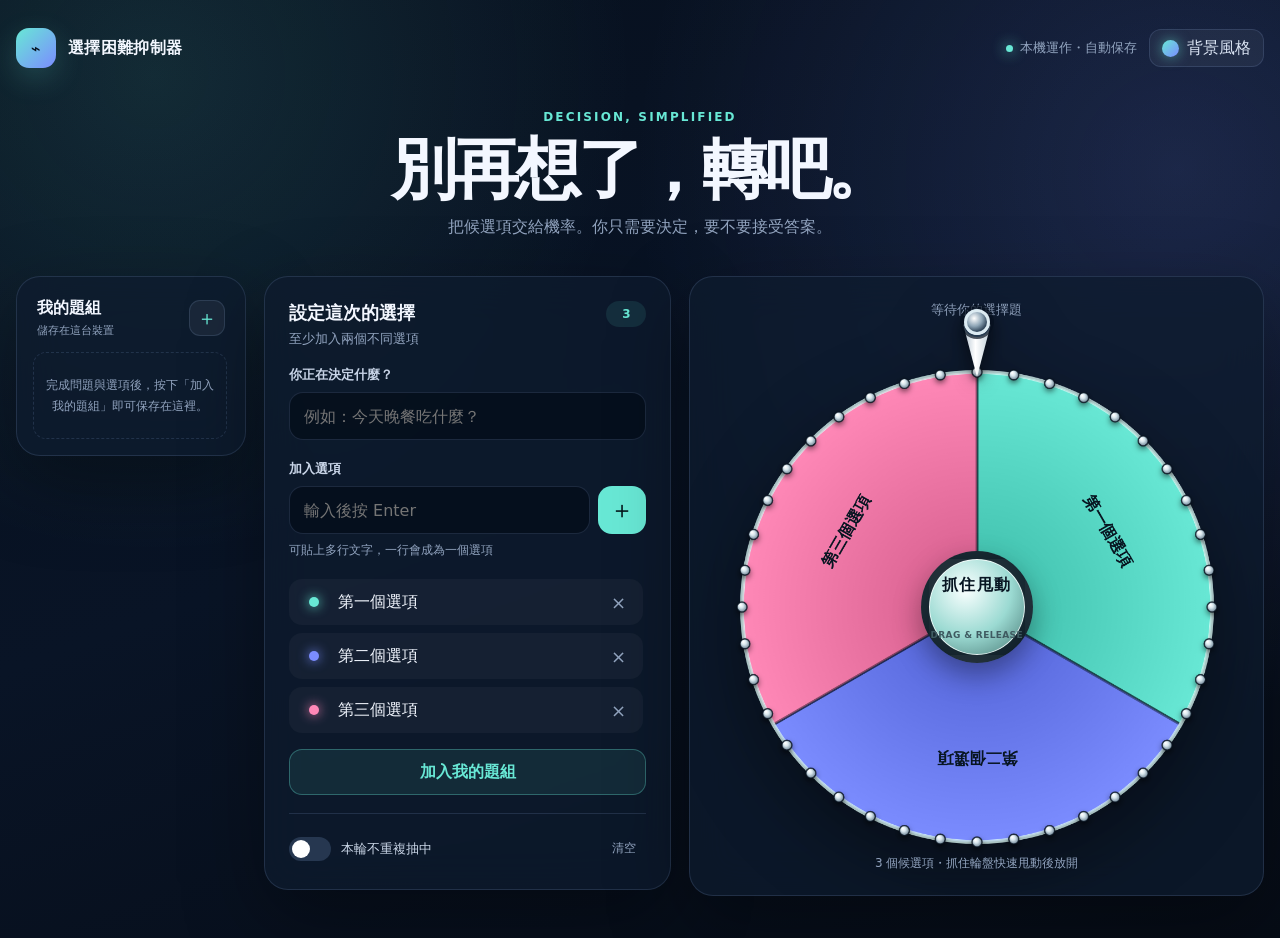
==== commit e5a21fa9: "Add files via upload" ====
--- a/index1.html
+++ b/index1.html
@@ -19,7 +19,14 @@
       --danger: #ff7692;
       --radius: 24px;
       --shadow: 0 28px 80px rgba(0, 0, 0, .35);
+      --scene: radial-gradient(circle at 12% 8%, rgba(104,232,213,.12), transparent 30rem), radial-gradient(circle at 92% 18%, rgba(123,140,255,.16), transparent 34rem), linear-gradient(160deg,#07101e 0%,#091426 48%,#060c16 100%);
+      --grid-opacity: .18;
     }
+    html[data-style="aurora"] { --bg:#071610; --panel:rgba(10,35,31,.76); --panel-strong:#102d29; --line:rgba(166,255,220,.15); --accent:#79f2b8; --accent-2:#a877ff; --scene:radial-gradient(ellipse at 18% 2%,rgba(83,255,187,.24),transparent 38rem),radial-gradient(ellipse at 83% 10%,rgba(168,119,255,.24),transparent 38rem),linear-gradient(155deg,#061510,#0b1d22 52%,#100c20); }
+    html[data-style="neon"] { --bg:#10091c; --panel:rgba(25,12,42,.78); --panel-strong:#25133c; --line:rgba(255,125,224,.17); --accent:#48f4ff; --accent-2:#ff58ca; --scene:linear-gradient(115deg,transparent 45%,rgba(255,55,196,.08) 45.5%,transparent 46%),radial-gradient(circle at 82% 16%,rgba(255,44,191,.28),transparent 28rem),radial-gradient(circle at 12% 72%,rgba(29,218,255,.2),transparent 34rem),linear-gradient(155deg,#080611,#170a26 48%,#070e1c); }
+    html[data-style="ember"] { --bg:#1a0e0b; --panel:rgba(45,23,19,.76); --panel-strong:#382019; --line:rgba(255,192,126,.16); --accent:#ffcb72; --accent-2:#ff7468; --scene:radial-gradient(circle at 14% 8%,rgba(255,181,79,.22),transparent 31rem),radial-gradient(circle at 90% 34%,rgba(255,79,94,.18),transparent 36rem),linear-gradient(150deg,#190d09,#25120f 48%,#0c0a11); }
+    html[data-style="ocean"] { --bg:#04131b; --panel:rgba(6,34,48,.76); --panel-strong:#0b2a3a; --line:rgba(114,220,255,.16); --accent:#56e6ff; --accent-2:#4c8fff; --scene:radial-gradient(ellipse at 50% -8%,rgba(61,211,255,.23),transparent 38rem),radial-gradient(circle at 6% 75%,rgba(37,113,255,.18),transparent 32rem),linear-gradient(175deg,#041721,#07121e 54%,#030a12); }
+    html[data-style="mono"] { --bg:#0c0e12; --panel:rgba(28,30,36,.78); --panel-strong:#24272e; --line:rgba(255,255,255,.12); --accent:#e8edf5; --accent-2:#8994a6; --scene:radial-gradient(circle at 50% 0,rgba(255,255,255,.1),transparent 33rem),linear-gradient(145deg,#0d0f13,#16191f 48%,#08090c); --grid-opacity:.1; }
     * { box-sizing: border-box; }
     html { min-width: 320px; background: var(--bg); }
     body {
@@ -27,10 +34,8 @@
       min-height: 100vh;
       color: var(--text);
       font-family: Inter, "Noto Sans TC", "Microsoft JhengHei", system-ui, sans-serif;
-      background:
-        radial-gradient(circle at 12% 8%, rgba(104, 232, 213, .12), transparent 30rem),
-        radial-gradient(circle at 92% 18%, rgba(123, 140, 255, .16), transparent 34rem),
-        linear-gradient(160deg, #07101e 0%, #091426 48%, #060c16 100%);
+      background: var(--scene);
+      transition: background .45s ease;
       overflow-x: hidden;
     }
     body::before {
@@ -38,7 +43,7 @@
       position: fixed;
       inset: 0;
       pointer-events: none;
-      opacity: .18;
+      opacity: var(--grid-opacity);
       background-image: linear-gradient(rgba(255,255,255,.025) 1px, transparent 1px), linear-gradient(90deg, rgba(255,255,255,.025) 1px, transparent 1px);
       background-size: 38px 38px;
       mask-image: linear-gradient(to bottom, black, transparent 80%);
@@ -51,6 +56,28 @@
     .brand-mark { width: 40px; height: 40px; border-radius: 13px; display: grid; place-items: center; background: linear-gradient(135deg, var(--accent), var(--accent-2)); box-shadow: 0 10px 30px rgba(104,232,213,.2); color: #06111d; }
     .privacy { display: flex; align-items: center; gap: 7px; color: var(--muted); font-size: 13px; }
     .privacy::before { content: ""; width: 7px; height: 7px; border-radius: 50%; background: var(--accent); box-shadow: 0 0 14px var(--accent); }
+    .header-actions { display:flex; align-items:center; gap:12px; }
+    .style-control { position:relative; z-index:12; }
+    .style-toggle { height:38px; display:flex; align-items:center; gap:8px; padding:0 12px; border:1px solid var(--line); border-radius:12px; background:rgba(255,255,255,.05); color:#dce6f5; cursor:pointer; }
+    .style-toggle:hover { background:rgba(255,255,255,.09); }
+    .style-orb { width:17px; height:17px; border-radius:50%; background:linear-gradient(135deg,var(--accent),var(--accent-2)); box-shadow:0 0 13px color-mix(in srgb,var(--accent) 55%,transparent); }
+    .style-picker { position:absolute; right:0; top:48px; width:330px; padding:14px; border:1px solid var(--line); border-radius:18px; background:rgba(8,17,31,.96); box-shadow:0 24px 70px rgba(0,0,0,.55); backdrop-filter:blur(24px); }
+    .style-picker[hidden] { display:none; }
+    .style-picker-head { display:flex; justify-content:space-between; align-items:center; margin:0 2px 11px; }
+    .style-picker-head strong { font-size:13px; }
+    .style-picker-head span { color:var(--muted); font-size:10px; }
+    .style-grid { display:grid; grid-template-columns:1fr 1fr; gap:8px; }
+    .style-option { display:grid; grid-template-columns:42px 1fr; align-items:center; gap:9px; min-width:0; padding:7px; border:1px solid transparent; border-radius:12px; background:rgba(255,255,255,.035); color:#dce6f5; cursor:pointer; text-align:left; }
+    .style-option:hover { background:rgba(255,255,255,.075); }
+    .style-option.active { border-color:var(--accent); background:rgba(255,255,255,.08); }
+    .style-preview { width:42px; height:34px; border-radius:9px; box-shadow:inset 0 0 0 1px rgba(255,255,255,.16); }
+    .style-preview.deep { background:radial-gradient(circle at 20% 20%,#3ddbc4,transparent 42%),linear-gradient(135deg,#07101e,#26366d); }
+    .style-preview.aurora { background:radial-gradient(circle at 20% 10%,#68f0aa,transparent 45%),linear-gradient(135deg,#071610,#6e45a7); }
+    .style-preview.neon { background:radial-gradient(circle at 80% 20%,#ff43c5,transparent 45%),linear-gradient(135deg,#0c0714,#076b82); }
+    .style-preview.ember { background:radial-gradient(circle at 18% 15%,#ffc35e,transparent 45%),linear-gradient(135deg,#180c09,#9a2938); }
+    .style-preview.ocean { background:radial-gradient(circle at 50% 0,#45daf2,transparent 45%),linear-gradient(150deg,#03131c,#173a86); }
+    .style-preview.mono { background:radial-gradient(circle at 50% 0,#8b9099,transparent 45%),linear-gradient(145deg,#08090b,#31353d); }
+    .style-name { overflow:hidden; white-space:nowrap; text-overflow:ellipsis; font-size:11px; font-weight:750; }
     .hero { max-width: 760px; margin: 42px auto 34px; text-align: center; }
     .eyebrow { color: var(--accent); font-size: 12px; font-weight: 800; letter-spacing: .18em; text-transform: uppercase; }
     h1 { margin: 12px 0 10px; font-size: clamp(36px, 6vw, 66px); line-height: 1.02; letter-spacing: -.055em; }
@@ -112,11 +139,11 @@
     .wheel-panel { padding: 24px; min-height: 620px; display: grid; place-items: center; position: sticky; top: 20px; overflow: hidden; }
     .topic { position: absolute; top: 24px; left: 24px; right: 24px; text-align: center; color: var(--muted); font-size: 13px; white-space: nowrap; overflow: hidden; text-overflow: ellipsis; }
     .topic strong { color: var(--text); font-weight: 700; }
-    .wheel-wrap { width: min(500px, 100%); aspect-ratio: 1; position: relative; margin-top: 20px; filter: drop-shadow(0 28px 38px rgba(0,0,0,.4)); cursor: grab; touch-action: none; user-select: none; }
+    .wheel-wrap { width: min(500px, 100%); aspect-ratio: 1; position: relative; margin-top: 42px; filter: drop-shadow(0 28px 38px rgba(0,0,0,.4)); cursor: grab; touch-action: none; user-select: none; }
     .wheel-wrap.dragging { cursor: grabbing; filter: drop-shadow(0 34px 44px rgba(0,0,0,.5)); }
     .wheel-wrap.disabled { cursor: not-allowed; opacity: .58; }
     canvas { width: 100%; height: 100%; display: block; }
-    .pointer { --pointer-angle: 0deg; position: absolute; z-index: 4; left: 50%; top: -15px; transform: translateX(-50%) rotate(var(--pointer-angle)); transform-origin: 50% 10px; width: 46px; height: 68px; filter: drop-shadow(0 8px 9px rgba(0,0,0,.55)); will-change: transform; pointer-events: none; }
+    .pointer { --pointer-angle: 0deg; position: absolute; z-index: 4; left: 50%; top: calc(4% - 68px); transform: translateX(-50%) rotate(var(--pointer-angle)); transform-origin: 50% 10px; width: 46px; height: 68px; filter: drop-shadow(0 8px 9px rgba(0,0,0,.55)); will-change: transform; pointer-events: none; }
     .pointer::before { content: ""; position: absolute; left: 8px; right: 8px; top: 11px; bottom: 0; background: linear-gradient(90deg, #a9bbc9, #ffffff 45%, #b8c9d4); clip-path: polygon(50% 100%, 4% 8%, 96% 8%); border-radius: 9px; }
     .pointer::after { content: ""; position: absolute; left: 50%; top: 0; width: 20px; height: 20px; transform: translateX(-50%); border-radius: 50%; background: radial-gradient(circle at 36% 32%, #fff, #8ea5b6 42%, #33485c 72%); border: 3px solid #dcebf2; box-shadow: 0 2px 0 #263b50, 0 0 0 4px rgba(7,17,30,.7); }
     .hub { position: absolute; z-index: 2; inset: 50% auto auto 50%; transform: translate(-50%, -50%); width: 112px; height: 112px; border-radius: 50%; border: 8px solid rgba(4,13,24,.84); background: radial-gradient(circle at 38% 32%, #faffff, #9bdad2 52%, #43736f 100%); color: #071522; box-shadow: 0 12px 28px rgba(0,0,0,.35), inset 0 0 0 1px rgba(255,255,255,.8); display: grid; place-items: center; text-align: center; font-weight: 900; letter-spacing: .1em; pointer-events: none; }
@@ -163,6 +190,9 @@
     }
     @media (max-width: 480px) {
       .privacy span { display: none; }
+      .style-toggle > span:last-child { display:none; }
+      .style-toggle { width:38px; padding:0; justify-content:center; }
+      .style-picker { position:fixed; top:72px; left:10px; right:10px; width:auto; }
       .hero p { font-size: 14px; }
       .setup { padding: 18px; }
       .wheel-panel { padding-inline: 8px; }
@@ -179,7 +209,23 @@
   <main class="app">
     <header>
       <div class="brand"><span class="brand-mark" aria-hidden="true">⌁</span><span>選擇困難抑制器</span></div>
-      <div class="privacy"><span>本機運作・自動保存</span></div>
+      <div class="header-actions">
+        <div class="privacy"><span>本機運作・自動保存</span></div>
+        <div class="style-control">
+          <button class="style-toggle" id="styleToggle" type="button" aria-label="背景風格" aria-expanded="false" aria-controls="stylePicker"><span class="style-orb" aria-hidden="true"></span><span>背景風格</span></button>
+          <div class="style-picker" id="stylePicker" hidden>
+            <div class="style-picker-head"><strong>選擇背景風格</strong><span>自動保存</span></div>
+            <div class="style-grid">
+              <button class="style-option" data-style="deep" type="button"><span class="style-preview deep"></span><span class="style-name">深海科技</span></button>
+              <button class="style-option" data-style="aurora" type="button"><span class="style-preview aurora"></span><span class="style-name">極光幻境</span></button>
+              <button class="style-option" data-style="neon" type="button"><span class="style-preview neon"></span><span class="style-name">霓虹夜城</span></button>
+              <button class="style-option" data-style="ember" type="button"><span class="style-preview ember"></span><span class="style-name">餘燼夕陽</span></button>
+              <button class="style-option" data-style="ocean" type="button"><span class="style-preview ocean"></span><span class="style-name">深藍海域</span></button>
+              <button class="style-option" data-style="mono" type="button"><span class="style-preview mono"></span><span class="style-name">極簡黑白</span></button>
+            </div>
+          </div>
+        </div>
+      </div>
     </header>
 
     <section class="hero">
@@ -267,6 +313,9 @@
       'use strict';
       const COLORS = ['#68e8d5','#7b8cff','#ff88b7','#ffbd69','#69b8ff','#9fe870','#cf8cff','#ff7d72','#48d7ff','#ffd85c'];
       const DEFAULTS = ['第一個選項', '第二個選項', '第三個選項'];
+      const STYLES = ['deep','aurora','neon','ember','ocean','mono'];
+      const PEG_COUNT = 40;
+      const PEG_STEP = Math.PI * 2 / PEG_COUNT;
       const $ = id => document.getElementById(id);
       const els = {
         topic: $('topicInput'), option: $('optionInput'), add: $('addButton'), list: $('optionList'), count: $('optionCount'),
@@ -274,7 +323,8 @@
         help: $('wheelHelp'), topicDisplay: $('topicDisplay'), modal: $('resultModal'), resultTitle: $('resultTitle'),
         resultTopic: $('resultTopic'), closeResult: $('closeResult'), spinAgain: $('spinAgain'), toast: $('toast'),
         historyPanel: $('historyPanel'), historyList: $('historyList'), clearHistory: $('clearHistory'),
-        presetList: $('presetList'), newPreset: $('newPreset'), savePreset: $('savePreset')
+        presetList: $('presetList'), newPreset: $('newPreset'), savePreset: $('savePreset'),
+        styleToggle: $('styleToggle'), stylePicker: $('stylePicker')
       };
       const ctx = els.canvas.getContext('2d');
       let state = load();
@@ -288,9 +338,11 @@
       let lastDragTime = 0;
       let angularVelocity = 0;
       let releasePower = 0;
+      let pointerDeflection = 0;
+      let pointerSpringVelocity = 0;
 
       function uid() { return `${Date.now().toString(36)}${Math.random().toString(36).slice(2,7)}`; }
-      function fresh() { return { topic: '', options: DEFAULTS.map(text => ({ id: uid(), text, used: false })), noRepeat: false, history: [], presets: [], activePresetId: null }; }
+      function fresh() { return { topic: '', options: DEFAULTS.map(text => ({ id: uid(), text, used: false })), noRepeat: false, history: [], presets: [], activePresetId: null, style: 'deep' }; }
       function load() {
         try {
           const value = JSON.parse(localStorage.getItem('choice-decider-v1'));
@@ -298,7 +350,8 @@
             topic: value.topic || '', options: value.options, noRepeat: !!value.noRepeat,
             history: Array.isArray(value.history) ? value.history.slice(0, 12) : [],
             presets: Array.isArray(value.presets) ? value.presets : [],
-            activePresetId: value.activePresetId || null
+            activePresetId: value.activePresetId || null,
+            style: STYLES.includes(value.style) ? value.style : 'deep'
           };
         } catch (_) {}
         return fresh();
@@ -315,6 +368,16 @@
       function cleanText(value) { return value.replace(/\s+/g, ' ').trim().slice(0, 60); }
       function activeOptions() { return state.options.filter(o => o.text.trim() && (!state.noRepeat || !o.used)); }
       function distinctCount(options = activeOptions()) { return new Set(options.map(o => o.text.trim().toLocaleLowerCase())).size; }
+      function applyStyle(name, persist = false) {
+        const next = STYLES.includes(name) ? name : 'deep';
+        state.style = next; document.documentElement.dataset.style = next;
+        document.querySelectorAll('.style-option').forEach(button => button.classList.toggle('active', button.dataset.style === next));
+        if (persist) { save(); showToast(`已套用「${buttonStyleName(next)}」`); }
+      }
+      function buttonStyleName(name) {
+        return ({deep:'深海科技',aurora:'極光幻境',neon:'霓虹夜城',ember:'餘燼夕陽',ocean:'深藍海域',mono:'極簡黑白'})[name];
+      }
+      function closeStylePicker() { els.stylePicker.hidden = true; els.styleToggle.setAttribute('aria-expanded','false'); }
 
       function render() {
         els.topic.value = state.topic;
@@ -458,18 +521,18 @@
           ctx.restore();
         });
         ctx.beginPath(); ctx.arc(0,0,radius,0,Math.PI*2); ctx.strokeStyle = 'rgba(225,255,251,.75)'; ctx.lineWidth = 7; ctx.stroke();
-        options.forEach((_, i) => {
-          const angle = rotation + i * slice - Math.PI / 2;
+        for (let i=0; i<PEG_COUNT; i++) {
+          const angle = rotation + i * PEG_STEP - Math.PI / 2;
           const x = Math.cos(angle) * radius, y = Math.sin(angle) * radius;
           ctx.save();
           ctx.shadowColor = 'rgba(0,0,0,.65)'; ctx.shadowBlur = 12; ctx.shadowOffsetY = 5;
-          ctx.beginPath(); ctx.arc(x, y, options.length > 16 ? 8 : 12, 0, Math.PI * 2);
-          const peg = ctx.createRadialGradient(x-4,y-5,1,x,y,13);
+          ctx.beginPath(); ctx.arc(x, y, 9, 0, Math.PI * 2);
+          const peg = ctx.createRadialGradient(x-3,y-4,1,x,y,10);
           peg.addColorStop(0,'#ffffff'); peg.addColorStop(.38,'#d7e6ed'); peg.addColorStop(1,'#607789');
           ctx.fillStyle = peg; ctx.fill();
-          ctx.shadowColor = 'transparent'; ctx.strokeStyle = 'rgba(7,18,30,.8)'; ctx.lineWidth = 3; ctx.stroke();
+          ctx.shadowColor = 'transparent'; ctx.strokeStyle = 'rgba(7,18,30,.8)'; ctx.lineWidth = 2.5; ctx.stroke();
           ctx.restore();
-        });
+        }
         ctx.restore();
       }
       function shade(hex, amount) {
@@ -493,21 +556,36 @@
         return Math.atan2(event.clientY - (rect.top + rect.height/2), event.clientX - (rect.left + rect.width/2));
       }
       function setPointerAngle(degrees) { els.pointer.style.setProperty('--pointer-angle', `${Math.max(-34,Math.min(34,degrees))}deg`); }
-      function updatePointerPhysics(direction, speed) {
-        const options = activeOptions();
-        if (!options.length || !direction) { setPointerAngle(0); return; }
-        const slice = Math.PI * 2 / options.length;
-        const phase = mod(rotation / slice, 1);
-        const force = Math.min(1, Math.abs(speed) / .012);
-        let angle = 0;
+      function updatePointerPhysics(direction, speed, dt = 16) {
+        const phase = mod(rotation / PEG_STEP, 1);
+        const force = Math.max(.32,Math.min(1,Math.abs(speed)/.014));
+        let target = 0;
         if (direction > 0) {
-          if (phase > .68) angle = ((phase-.68)/.32) * (16+13*force);
-          else if (phase < .16) angle = -(1-phase/.16) * (4+5*force);
+          if (phase > .7) {
+            const p=(phase-.7)/.3, smooth=p*p*(3-2*p);
+            target=smooth*(13+16*force);
+          }
         } else {
-          if (phase < .32) angle = -(1-phase/.32) * (16+13*force);
-          else if (phase > .84) angle = ((phase-.84)/.16) * (4+5*force);
-        }
-        setPointerAngle(angle);
+          if (direction < 0 && phase < .3) {
+            const p=1-phase/.3, smooth=p*p*(3-2*p);
+            target=-smooth*(13+16*force);
+          }
+        }
+        const step=Math.max(.25,Math.min(2,dt/16));
+        pointerSpringVelocity+=(target-pointerDeflection)*.25*step;
+        pointerSpringVelocity*=Math.pow(.6,step);
+        pointerDeflection+=pointerSpringVelocity*step;
+        setPointerAngle(pointerDeflection);
+      }
+      function relaxPointer(done) {
+        const started=performance.now(); let previous=started;
+        function relax(now) {
+          const dt=Math.min(32,now-previous); previous=now;
+          updatePointerPhysics(0,0,dt);
+          if (now-started<360 && (Math.abs(pointerDeflection)>.08 || Math.abs(pointerSpringVelocity)>.03)) animationId=requestAnimationFrame(relax);
+          else { pointerDeflection=0; pointerSpringVelocity=0; setPointerAngle(0); done(); }
+        }
+        animationId=requestAnimationFrame(relax);
       }
       function beginDrag(event) {
         if (spinning || !hasValidPool()) {
@@ -532,14 +610,14 @@
         const instantVelocity = delta/dt;
         angularVelocity = angularVelocity*.58 + instantVelocity*.42;
         lastDragAngle = angle; lastDragTime = now;
-        draw(); updatePointerPhysics(Math.sign(delta), instantVelocity);
+        draw(); updatePointerPhysics(Math.sign(delta), instantVelocity, dt);
       }
       function endDrag(event) {
         if (!dragging) return;
         dragging = false; els.wheelWrap.classList.remove('dragging');
         try { els.wheelWrap.releasePointerCapture?.(event.pointerId); } catch (_) {}
         if (!dragMoved || Math.abs(angularVelocity) < .00045) {
-          setPointerAngle(0); showToast('再甩快一點，輪盤才會轉起來'); return;
+          relaxPointer(()=>{}); showToast('再甩快一點，輪盤才會轉起來'); return;
         }
         startMomentum(angularVelocity);
       }
@@ -555,46 +633,42 @@
           const dt = Math.min(32, now-previous); previous = now;
           rotation += velocity*dt;
           velocity *= Math.pow(reduce ? .72 : .982, dt/16.67);
-          draw(); updatePointerPhysics(direction, velocity);
+          draw(); updatePointerPhysics(direction, velocity, dt);
           if (Math.abs(velocity) > (reduce ? .003 : .00072)) animationId = requestAnimationFrame(coast);
           else settleAtPeg(options, direction);
         }
         animationId = requestAnimationFrame(coast);
       }
       function settleAtPeg(options, direction) {
-        const slice = Math.PI*2/options.length;
+        const optionSlice = Math.PI*2/options.length;
         const boundary = direction > 0
-          ? Math.ceil((rotation+1e-7)/slice)*slice
-          : Math.floor((rotation-1e-7)/slice)*slice;
+          ? Math.ceil((rotation+1e-7)/PEG_STEP)*PEG_STEP
+          : Math.floor((rotation-1e-7)/PEG_STEP)*PEG_STEP;
         const startRotation = rotation;
-        const nearBoundary = boundary-direction*slice*.014;
+        const nearBoundary = boundary-direction*PEG_STEP*.025;
         const willCross = releasePower*.72 + Math.random()*.52 > .61;
         const finalRotation = willCross
-          ? boundary+direction*slice*(.12+Math.random()*.07)
-          : boundary-direction*slice*(.10+Math.random()*.07);
+          ? boundary+direction*PEG_STEP*(.20+Math.random()*.07)
+          : boundary-direction*PEG_STEP*(.18+Math.random()*.07);
         const reduce = matchMedia('(prefers-reduced-motion: reduce)').matches;
-        const duration = reduce ? 100 : 1050;
-        const start = performance.now();
+        const duration = reduce ? 100 : 1180;
+        const start = performance.now(); let previous=start;
         function suspense(now) {
+          const dt=Math.min(32,now-previous); previous=now;
           const t = Math.min(1,(now-start)/duration);
-          if (t < .58) {
-            rotation = startRotation+(nearBoundary-startRotation)*easeOutQuart(t/.58);
-          } else if (willCross) {
-            const p = easeInOutCubic((t-.58)/.42);
-            rotation = nearBoundary+(finalRotation-nearBoundary)*p;
-          } else if (t < .76) {
-            const p = easeOutQuart((t-.58)/.18);
-            rotation = nearBoundary+(boundary-direction*slice*.003-nearBoundary)*p;
+          if (t < .56) {
+            rotation = startRotation+(nearBoundary-startRotation)*easeOutQuart(t/.56);
           } else {
-            const p = easeOutQuart((t-.76)/.24);
-            rotation = (boundary-direction*slice*.003)+(finalRotation-(boundary-direction*slice*.003))*p;
+            const p=(t-.56)/.44;
+            const spring=Math.exp(-5.4*p)*Math.cos(p*Math.PI*2.15);
+            rotation=finalRotation+(nearBoundary-finalRotation)*spring;
           }
-          draw(); updatePointerPhysics(direction, .0015);
+          draw(); updatePointerPhysics(direction, .0015, dt);
           if (t < 1) animationId = requestAnimationFrame(suspense);
           else {
-            setPointerAngle(0);
-            const selectedIndex = Math.floor(mod(-rotation,Math.PI*2)/slice) % options.length;
-            finishSpin(options[selectedIndex]);
+            rotation=finalRotation; draw();
+            const selectedIndex = Math.floor(mod(-rotation,Math.PI*2)/optionSlice) % options.length;
+            relaxPointer(()=>finishSpin(options[selectedIndex]));
           }
         }
         animationId = requestAnimationFrame(suspense);
@@ -635,6 +709,14 @@
       els.add.addEventListener('click', () => addOptions(els.option.value));
       els.savePreset.addEventListener('click', saveCurrentPreset);
       els.newPreset.addEventListener('click', newPreset);
+      els.styleToggle.addEventListener('click', event => {
+        event.stopPropagation();
+        els.stylePicker.hidden = !els.stylePicker.hidden;
+        els.styleToggle.setAttribute('aria-expanded', String(!els.stylePicker.hidden));
+      });
+      document.querySelectorAll('.style-option').forEach(button => button.addEventListener('click', () => {
+        applyStyle(button.dataset.style, true); closeStylePicker();
+      }));
       els.option.addEventListener('keydown', e => { if (e.key === 'Enter' && !e.shiftKey) { e.preventDefault(); addOptions(els.option.value); } });
       els.option.addEventListener('paste', e => { const text = e.clipboardData.getData('text'); if (/\r?\n/.test(text)) { e.preventDefault(); addOptions(text); } });
       els.topic.addEventListener('input', e => { state.topic = e.target.value.slice(0,80); save(); els.topicDisplay.innerHTML = state.topic ? `正在決定：<strong>${escapeHtml(state.topic)}</strong>` : '等待你的選擇題'; });
@@ -649,10 +731,12 @@
       els.closeResult.addEventListener('click', closeModal);
       els.spinAgain.addEventListener('click', () => { closeModal(); setTimeout(() => els.wheelWrap.focus(), 120); });
       els.modal.addEventListener('click', e => { if (e.target === els.modal) closeModal(); });
+      document.addEventListener('click', e => { if (!e.target.closest('.style-control')) closeStylePicker(); });
       document.addEventListener('keydown', e => {
-        if (e.key === 'Escape') closeModal();
+        if (e.key === 'Escape') { closeModal(); closeStylePicker(); }
       });
       window.addEventListener('resize', draw);
+      applyStyle(state.style);
       render();
     })();
   </script>
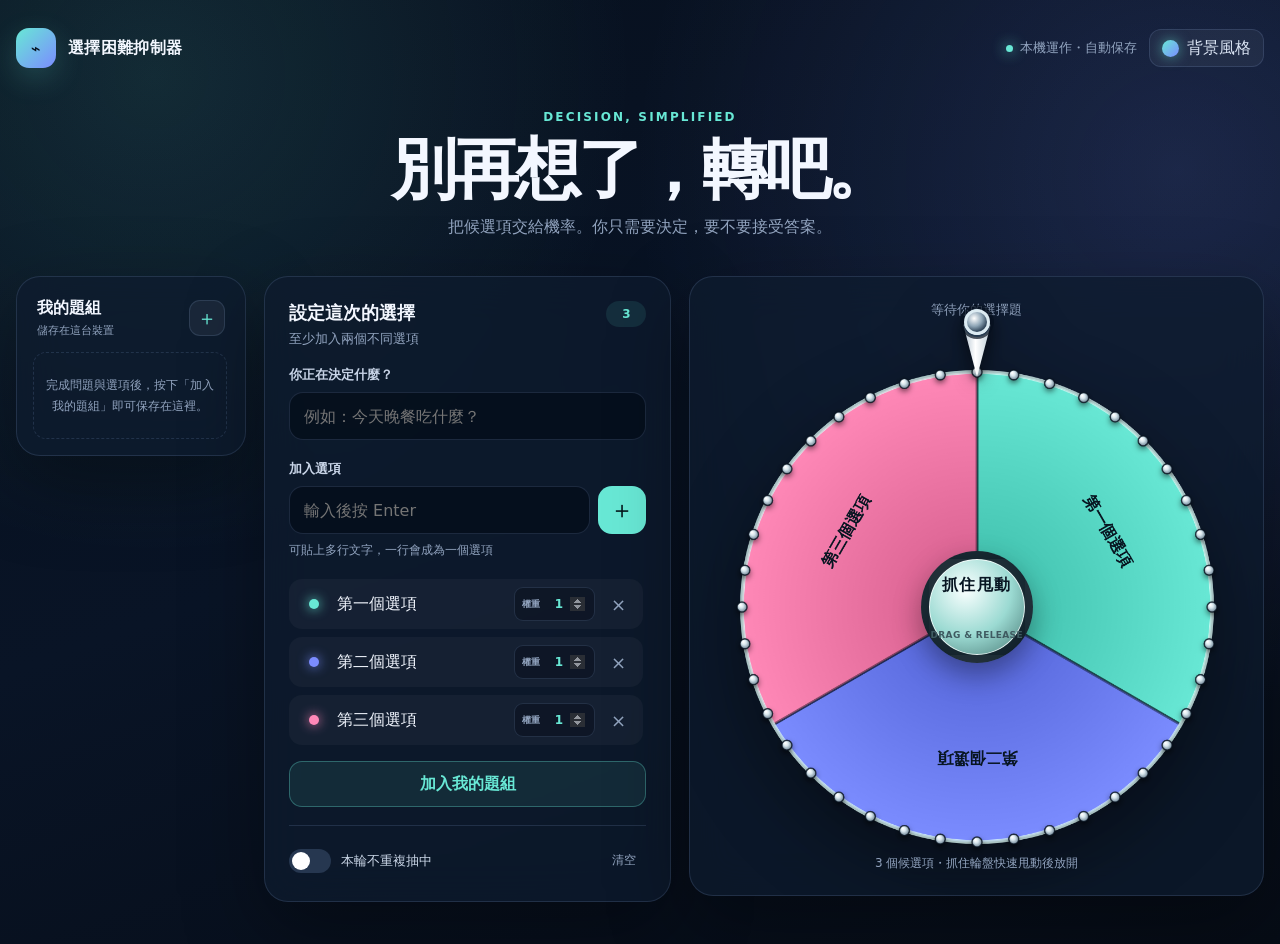
==== commit 41a80a77: "Add files via upload" ====
--- a/index1.html
+++ b/index1.html
@@ -120,10 +120,14 @@
     .icon-btn { width: 48px; height: 48px; border-radius: 14px; background: var(--accent); color: #04151a; font-size: 24px; font-weight: 500; }
     .hint { color: var(--muted); font-size: 12px; margin: 8px 0 0; }
     .options { display: grid; gap: 8px; max-height: 278px; overflow: auto; padding-right: 3px; }
-    .option { display: grid; grid-template-columns: 28px 1fr 34px; gap: 8px; align-items: center; min-height: 46px; padding: 6px 6px 6px 10px; border: 1px solid transparent; border-radius: 13px; background: rgba(255,255,255,.035); }
+    .option { display: grid; grid-template-columns: 28px minmax(0,1fr) auto 34px; gap: 7px; align-items: center; min-height: 50px; padding: 6px 6px 6px 10px; border: 1px solid transparent; border-radius: 13px; background: rgba(255,255,255,.035); }
     .option.used { opacity: .42; }
     .dot { width: 10px; height: 10px; border-radius: 50%; justify-self: center; box-shadow: 0 0 12px currentColor; }
     .option input { width: 100%; color: var(--text); background: transparent; border: 0; outline: 0; min-width: 0; }
+    .weight-control { height:34px; display:flex; align-items:center; gap:5px; padding:0 7px; border:1px solid var(--line); border-radius:9px; background:rgba(3,10,20,.36); color:var(--muted); }
+    .weight-control span { font-size:9px; font-weight:700; }
+    .weight-control input { width:42px; text-align:center; color:var(--accent); font-size:12px; font-weight:850; appearance:textfield; }
+    .weight-control input::-webkit-inner-spin-button, .weight-control input::-webkit-outer-spin-button { margin:0; opacity:.55; }
     .remove { width: 32px; height: 32px; border: 0; border-radius: 9px; background: transparent; color: var(--muted); cursor: pointer; font-size: 18px; }
     .remove:hover { color: var(--danger); background: rgba(255,118,146,.1); }
     .empty { padding: 24px 14px; border: 1px dashed var(--line); border-radius: 14px; color: var(--muted); text-align: center; font-size: 13px; }
@@ -197,6 +201,10 @@
       .setup { padding: 18px; }
       .wheel-panel { padding-inline: 8px; }
       .hub { width: 88px; height: 88px; border-width: 6px; font-size: 12px; }
+      .option { grid-template-columns:20px minmax(0,1fr) auto 30px; gap:5px; padding-left:6px; }
+      .weight-control { padding:0 4px; }
+      .weight-control span { display:none; }
+      .weight-control input { width:35px; }
       .result-actions { grid-template-columns: 1fr; }
       .settings { align-items: flex-start; }
     }
@@ -342,14 +350,22 @@
       let pointerSpringVelocity = 0;
 
       function uid() { return `${Date.now().toString(36)}${Math.random().toString(36).slice(2,7)}`; }
-      function fresh() { return { topic: '', options: DEFAULTS.map(text => ({ id: uid(), text, used: false })), noRepeat: false, history: [], presets: [], activePresetId: null, style: 'deep' }; }
+      function normalizeWeight(value) { const number=Math.floor(Number(value)); return Number.isFinite(number) && number>0 ? Math.min(number,9999) : 1; }
+      function normalizeOption(option) {
+        if (typeof option === 'string') return {id:uid(),text:option,weight:1,used:false};
+        return {id:option.id||uid(),text:String(option.text||''),weight:normalizeWeight(option.weight),used:!!option.used};
+      }
+      function normalizePreset(preset) {
+        return {...preset,id:preset.id||uid(),topic:String(preset.topic||''),options:(Array.isArray(preset.options)?preset.options:[]).map(option=>typeof option==='string'?{text:option,weight:1}:{text:String(option.text||''),weight:normalizeWeight(option.weight)})};
+      }
+      function fresh() { return { topic: '', options: DEFAULTS.map(text => ({ id: uid(), text, weight: 1, used: false })), noRepeat: false, history: [], presets: [], activePresetId: null, style: 'deep' }; }
       function load() {
         try {
           const value = JSON.parse(localStorage.getItem('choice-decider-v1'));
           if (value && Array.isArray(value.options)) return {
-            topic: value.topic || '', options: value.options, noRepeat: !!value.noRepeat,
+            topic: value.topic || '', options: value.options.map(normalizeOption), noRepeat: !!value.noRepeat,
             history: Array.isArray(value.history) ? value.history.slice(0, 12) : [],
-            presets: Array.isArray(value.presets) ? value.presets : [],
+            presets: Array.isArray(value.presets) ? value.presets.map(normalizePreset) : [],
             activePresetId: value.activePresetId || null,
             style: STYLES.includes(value.style) ? value.style : 'deep'
           };
@@ -361,7 +377,7 @@
         const preset = state.presets.find(item => item.id === state.activePresetId);
         if (!preset) { state.activePresetId = null; return; }
         preset.topic = state.topic.replace(/\s+/g,' ').trim().slice(0,80);
-        preset.options = state.options.map(option => cleanText(option.text)).filter(Boolean);
+        preset.options = state.options.map(option => ({text:cleanText(option.text),weight:normalizeWeight(option.weight)})).filter(option=>option.text);
         preset.updatedAt = Date.now();
       }
       function save() { syncActivePreset(); localStorage.setItem('choice-decider-v1', JSON.stringify(state)); renderPresets(); }
@@ -391,11 +407,20 @@
           state.options.forEach((option, index) => {
             const row = document.createElement('div');
             row.className = `option${option.used ? ' used' : ''}`;
-            row.innerHTML = `<span class="dot" style="color:${COLORS[index % COLORS.length]};background:currentColor"></span><input aria-label="選項 ${index + 1}" maxlength="60"><button class="remove" type="button" aria-label="刪除 ${escapeHtml(option.text)}">×</button>`;
-            const input = row.querySelector('input');
+            row.innerHTML = `<span class="dot" style="color:${COLORS[index % COLORS.length]};background:currentColor"></span><input class="option-text" aria-label="選項 ${index + 1}" maxlength="60"><label class="weight-control"><span>權重</span><input class="weight-input" type="number" min="1" max="9999" step="1" inputmode="numeric" aria-label="選項 ${index + 1} 權重"></label><button class="remove" type="button" aria-label="刪除 ${escapeHtml(option.text)}">×</button>`;
+            const input = row.querySelector('.option-text');
             input.value = option.text;
             input.addEventListener('input', e => { option.text = e.target.value; save(); draw(); updateAvailability(); });
             input.addEventListener('blur', e => { option.text = cleanText(e.target.value); render(); save(); });
+            const weightInput=row.querySelector('.weight-input');
+            weightInput.value=normalizeWeight(option.weight);
+            weightInput.addEventListener('keydown',e=>{if(['e','E','+','-','.',','].includes(e.key))e.preventDefault();});
+            weightInput.addEventListener('input',e=>{
+              if(e.target.value==='') return;
+              option.weight=normalizeWeight(e.target.value); e.target.value=option.weight;
+              save(); draw();
+            });
+            weightInput.addEventListener('blur',e=>{option.weight=normalizeWeight(e.target.value);e.target.value=option.weight;save();draw();});
             row.querySelector('.remove').addEventListener('click', () => removeOption(option.id));
             els.list.appendChild(row);
           });
@@ -418,7 +443,7 @@
         let added = 0;
         for (const text of values) {
           if (!existing.has(text.toLocaleLowerCase())) {
-            state.options.push({ id: uid(), text, used: false });
+            state.options.push({ id: uid(), text, weight: 1, used: false });
             existing.add(text.toLocaleLowerCase());
             added++;
           }
@@ -450,7 +475,7 @@
       function saveCurrentPreset() {
         if (state.activePresetId) { save(); showToast('這組題目已是自動儲存狀態'); return; }
         const topic = state.topic.replace(/\s+/g,' ').trim();
-        const options = state.options.map(option => cleanText(option.text)).filter(Boolean);
+        const options = state.options.map(option => ({text:cleanText(option.text),weight:normalizeWeight(option.weight)})).filter(option=>option.text);
         if (!topic) { showToast('請先輸入要決定的問題'); els.topic.focus(); return; }
         if (distinctCount(state.options.filter(o=>o.text.trim())) < 2) { showToast('請先加入至少 2 個不同選項'); els.option.focus(); return; }
         const preset = { id: uid(), topic, options, updatedAt: Date.now() };
@@ -462,7 +487,7 @@
         const preset = state.presets.find(item => item.id === id);
         if (!preset) return;
         state.activePresetId = id; state.topic = preset.topic;
-        state.options = preset.options.map(text => ({id:uid(),text,used:false}));
+        state.options = preset.options.map(option => ({id:uid(),text:option.text,weight:normalizeWeight(option.weight),used:false}));
         rotation = 0; save(); render(); showToast(`已切換至「${preset.topic}」`);
       }
       function newPreset() {
@@ -506,19 +531,26 @@
           ctx.fillStyle = '#7387a4'; ctx.font = '600 27px Microsoft JhengHei, sans-serif'; ctx.textAlign = 'center'; ctx.fillText('等待選項', 0, -150);
           ctx.restore(); return;
         }
-        const slice = Math.PI * 2 / options.length;
+        const totalWeight = options.reduce((sum,option)=>sum+normalizeWeight(option.weight),0);
+        let cursor = rotation - Math.PI/2;
         options.forEach((option, i) => {
-          const start = rotation + i * slice - Math.PI / 2;
-          ctx.beginPath(); ctx.moveTo(0,0); ctx.arc(0,0,radius,start,start+slice); ctx.closePath();
+          const segment = Math.PI*2*normalizeWeight(option.weight)/totalWeight;
+          const start = cursor; cursor += segment;
+          ctx.beginPath(); ctx.moveTo(0,0); ctx.arc(0,0,radius,start,start+segment); ctx.closePath();
           const grad = ctx.createRadialGradient(0,0,40,0,0,radius);
           grad.addColorStop(0, shade(COLORS[i % COLORS.length], -.16)); grad.addColorStop(1, COLORS[i % COLORS.length]);
           ctx.fillStyle = grad; ctx.fill(); ctx.strokeStyle = 'rgba(5,15,27,.46)'; ctx.lineWidth = 5; ctx.stroke();
-          ctx.save(); ctx.rotate(start + slice / 2); ctx.translate(radius * .64, 0); ctx.rotate(Math.PI / 2);
-          const maxChars = options.length > 10 ? 8 : options.length > 6 ? 11 : 15;
-          let text = option.text.length > maxChars ? option.text.slice(0, maxChars - 1) + '…' : option.text;
-          ctx.fillStyle = '#071521'; ctx.font = `800 ${options.length > 10 ? 20 : options.length > 6 ? 24 : 29}px Microsoft JhengHei, sans-serif`;
-          ctx.textAlign = 'center'; ctx.textBaseline = 'middle'; ctx.fillText(text, 0, 0, radius * .5);
-          ctx.restore();
+          if(segment>.055){
+            ctx.save(); ctx.rotate(start + segment / 2); ctx.translate(radius * .64, 0); ctx.rotate(Math.PI / 2);
+            const maxChars = segment < .18 ? 5 : segment < .35 ? 8 : options.length > 6 ? 11 : 15;
+            const text = option.text.length > maxChars ? option.text.slice(0, maxChars - 1) + '…' : option.text;
+            const fontSize = segment < .15 ? 16 : segment < .3 ? 20 : options.length > 6 ? 24 : 29;
+            const maxWidth=Math.max(40,Math.min(radius*.52,2*radius*.64*Math.sin(segment/2)*.84));
+            ctx.fillStyle = '#071521'; ctx.font = `800 ${fontSize}px Microsoft JhengHei, sans-serif`;
+            ctx.textAlign = 'center'; ctx.textBaseline = 'middle'; ctx.fillText(text, 0, normalizeWeight(option.weight)>1?-9:0, maxWidth);
+            if(normalizeWeight(option.weight)>1 && segment>.13){ctx.font='800 15px Microsoft JhengHei, sans-serif';ctx.globalAlpha=.68;ctx.fillText(`權重 ×${normalizeWeight(option.weight)}`,0,18,maxWidth);}
+            ctx.restore();
+          }
         });
         ctx.beginPath(); ctx.arc(0,0,radius,0,Math.PI*2); ctx.strokeStyle = 'rgba(225,255,251,.75)'; ctx.lineWidth = 7; ctx.stroke();
         for (let i=0; i<PEG_COUNT; i++) {
@@ -544,6 +576,15 @@
       function easeInOutCubic(t) { return t < .5 ? 4*t*t*t : 1-Math.pow(-2*t+2,3)/2; }
       function mod(value, divisor) { return ((value % divisor) + divisor) % divisor; }
       function normalizeAngle(angle) { return mod(angle + Math.PI, Math.PI * 2) - Math.PI; }
+      function weightedIndexAtPointer(options) {
+        const total=options.reduce((sum,option)=>sum+normalizeWeight(option.weight),0);
+        const position=mod(-rotation,Math.PI*2); let cursor=0;
+        for(let index=0;index<options.length;index++){
+          cursor+=Math.PI*2*normalizeWeight(options[index].weight)/total;
+          if(position<cursor || index===options.length-1) return index;
+        }
+        return 0;
+      }
 
       function hasValidPool() {
         const available = activeOptions();
@@ -640,7 +681,6 @@
         animationId = requestAnimationFrame(coast);
       }
       function settleAtPeg(options, direction) {
-        const optionSlice = Math.PI*2/options.length;
         const boundary = direction > 0
           ? Math.ceil((rotation+1e-7)/PEG_STEP)*PEG_STEP
           : Math.floor((rotation-1e-7)/PEG_STEP)*PEG_STEP;
@@ -667,7 +707,7 @@
           if (t < 1) animationId = requestAnimationFrame(suspense);
           else {
             rotation=finalRotation; draw();
-            const selectedIndex = Math.floor(mod(-rotation,Math.PI*2)/optionSlice) % options.length;
+            const selectedIndex = weightedIndexAtPointer(options);
             relaxPointer(()=>finishSpin(options[selectedIndex]));
           }
         }
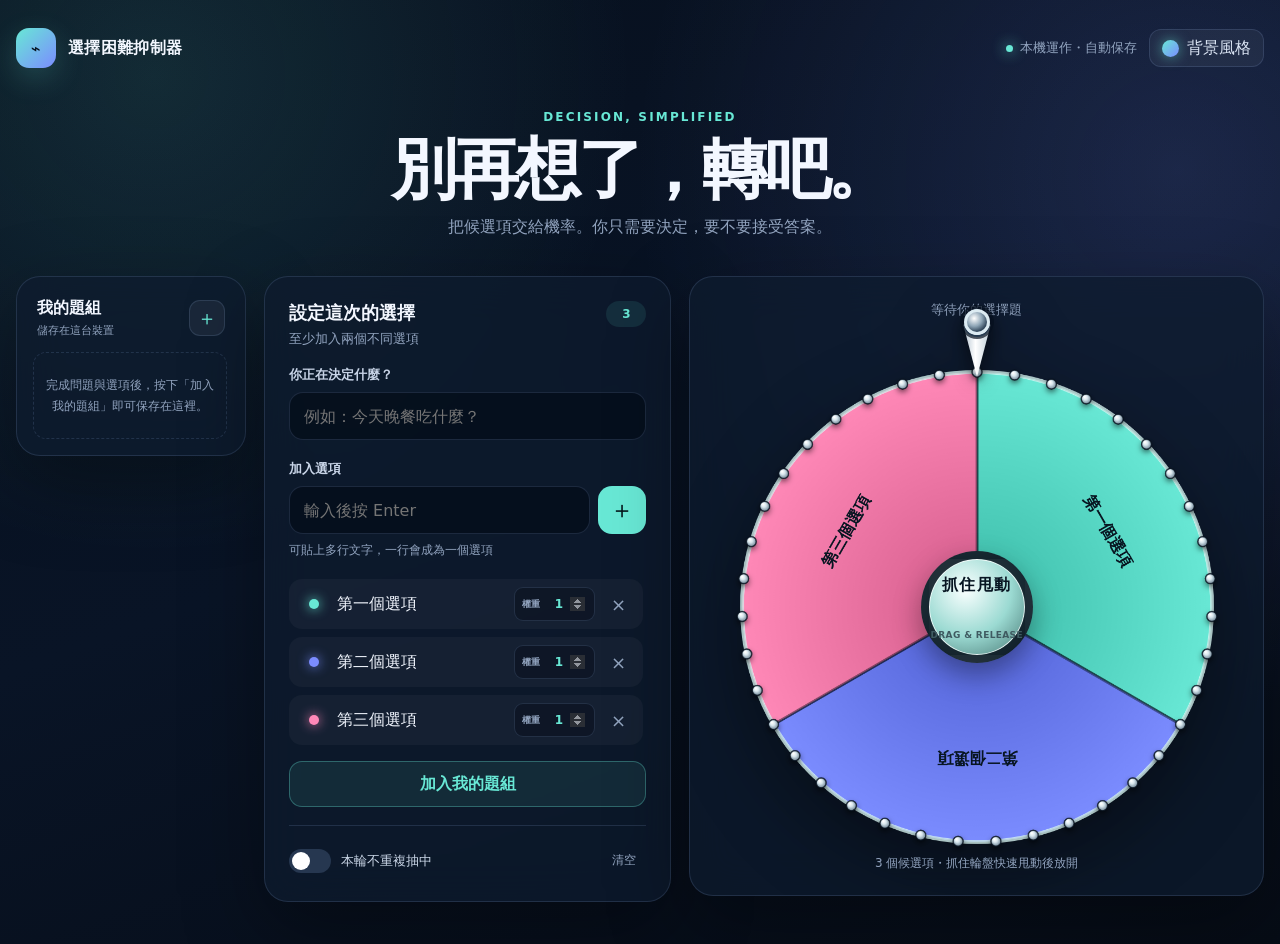
==== commit d3a7b8a3: "Add files via upload" ====
--- a/index1.html
+++ b/index1.html
@@ -553,8 +553,9 @@
           }
         });
         ctx.beginPath(); ctx.arc(0,0,radius,0,Math.PI*2); ctx.strokeStyle = 'rgba(225,255,251,.75)'; ctx.lineWidth = 7; ctx.stroke();
-        for (let i=0; i<PEG_COUNT; i++) {
-          const angle = rotation + i * PEG_STEP - Math.PI / 2;
+        const pegAngles=pegAnglesFor(options);
+        for (const pegAngle of pegAngles) {
+          const angle = rotation + pegAngle - Math.PI / 2;
           const x = Math.cos(angle) * radius, y = Math.sin(angle) * radius;
           ctx.save();
           ctx.shadowColor = 'rgba(0,0,0,.65)'; ctx.shadowBlur = 12; ctx.shadowOffsetY = 5;
@@ -585,6 +586,29 @@
         }
         return 0;
       }
+      function pegAnglesFor(options) {
+        if(!options.length) return [];
+        const total=options.reduce((sum,option)=>sum+normalizeWeight(option.weight),0);
+        const angles=[]; let start=0;
+        options.forEach(option=>{
+          const segment=Math.PI*2*normalizeWeight(option.weight)/total;
+          const intervals=Math.max(1,Math.round(segment/PEG_STEP));
+          for(let index=0;index<intervals;index++) angles.push(mod(start+segment*index/intervals,Math.PI*2));
+          start+=segment;
+        });
+        return angles.sort((a,b)=>a-b);
+      }
+      function nextPegRotation(options,direction) {
+        const full=Math.PI*2, angles=pegAnglesFor(options);
+        let best=direction>0?Infinity:-Infinity;
+        angles.forEach(angle=>{
+          const base=-angle;
+          let candidate;
+          if(direction>0){candidate=base+Math.ceil((rotation-base+1e-8)/full)*full;if(candidate<=rotation+1e-8)candidate+=full;best=Math.min(best,candidate);}
+          else{candidate=base+Math.floor((rotation-base-1e-8)/full)*full;if(candidate>=rotation-1e-8)candidate-=full;best=Math.max(best,candidate);}
+        });
+        return best;
+      }
 
       function hasValidPool() {
         const available = activeOptions();
@@ -598,19 +622,16 @@
       }
       function setPointerAngle(degrees) { els.pointer.style.setProperty('--pointer-angle', `${Math.max(-34,Math.min(34,degrees))}deg`); }
       function updatePointerPhysics(direction, speed, dt = 16) {
-        const phase = mod(rotation / PEG_STEP, 1);
         const force = Math.max(.32,Math.min(1,Math.abs(speed)/.014));
-        let target = 0;
-        if (direction > 0) {
-          if (phase > .7) {
-            const p=(phase-.7)/.3, smooth=p*p*(3-2*p);
-            target=smooth*(13+16*force);
-          }
-        } else {
-          if (direction < 0 && phase < .3) {
-            const p=1-phase/.3, smooth=p*p*(3-2*p);
-            target=-smooth*(13+16*force);
-          }
+        const contactRange=PEG_STEP*.31;
+        const positions=pegAnglesFor(activeOptions()).map(angle=>normalizeAngle(rotation+angle));
+        let target=0;
+        if(direction>0){
+          const approaching=positions.filter(position=>position<=0).sort((a,b)=>b-a)[0];
+          if(approaching!==undefined && approaching>=-contactRange){const p=1-Math.abs(approaching)/contactRange,smooth=p*p*(3-2*p);target=smooth*(13+16*force);}
+        }else if(direction<0){
+          const approaching=positions.filter(position=>position>=0).sort((a,b)=>a-b)[0];
+          if(approaching!==undefined && approaching<=contactRange){const p=1-approaching/contactRange,smooth=p*p*(3-2*p);target=-smooth*(13+16*force);}
         }
         const step=Math.max(.25,Math.min(2,dt/16));
         pointerSpringVelocity+=(target-pointerDeflection)*.25*step;
@@ -671,9 +692,9 @@
         let previous = performance.now();
         spinning = true; document.body.classList.add('spinning'); updateAvailability();
         function coast(now) {
-          const dt = Math.min(32, now-previous); previous = now;
+          const elapsed=Math.max(1,now-previous), dt=Math.min(32,elapsed); previous = now;
           rotation += velocity*dt;
-          velocity *= Math.pow(reduce ? .72 : .982, dt/16.67);
+          velocity *= Math.pow(reduce ? .72 : .982, elapsed/16.67);
           draw(); updatePointerPhysics(direction, velocity, dt);
           if (Math.abs(velocity) > (reduce ? .003 : .00072)) animationId = requestAnimationFrame(coast);
           else settleAtPeg(options, direction);
@@ -681,15 +702,14 @@
         animationId = requestAnimationFrame(coast);
       }
       function settleAtPeg(options, direction) {
-        const boundary = direction > 0
-          ? Math.ceil((rotation+1e-7)/PEG_STEP)*PEG_STEP
-          : Math.floor((rotation-1e-7)/PEG_STEP)*PEG_STEP;
+        const boundary=nextPegRotation(options,direction);
+        const pegSpacing=Math.PI*2/pegAnglesFor(options).length;
         const startRotation = rotation;
-        const nearBoundary = boundary-direction*PEG_STEP*.025;
+        const nearBoundary = boundary-direction*pegSpacing*.025;
         const willCross = releasePower*.72 + Math.random()*.52 > .61;
         const finalRotation = willCross
-          ? boundary+direction*PEG_STEP*(.20+Math.random()*.07)
-          : boundary-direction*PEG_STEP*(.18+Math.random()*.07);
+          ? boundary+direction*pegSpacing*(.20+Math.random()*.07)
+          : boundary-direction*pegSpacing*(.18+Math.random()*.07);
         const reduce = matchMedia('(prefers-reduced-motion: reduce)').matches;
         const duration = reduce ? 100 : 1180;
         const start = performance.now(); let previous=start;
